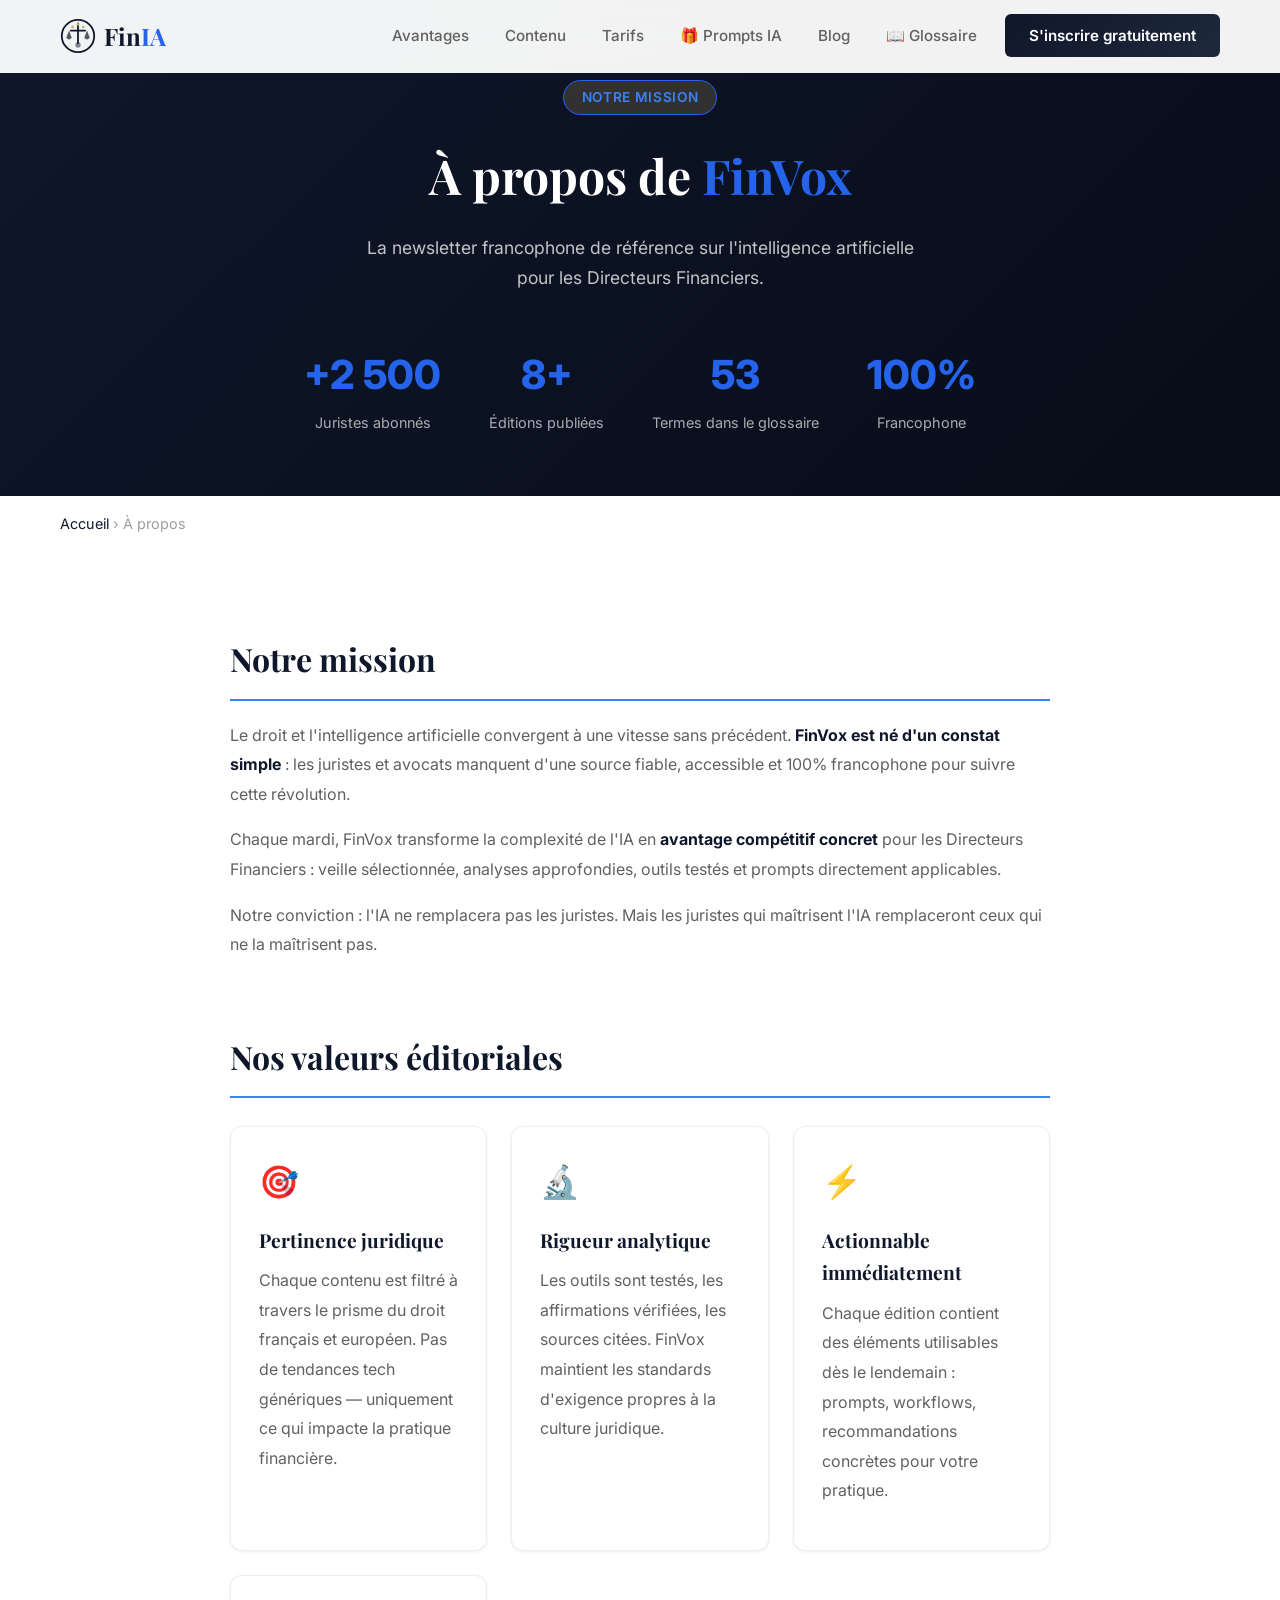
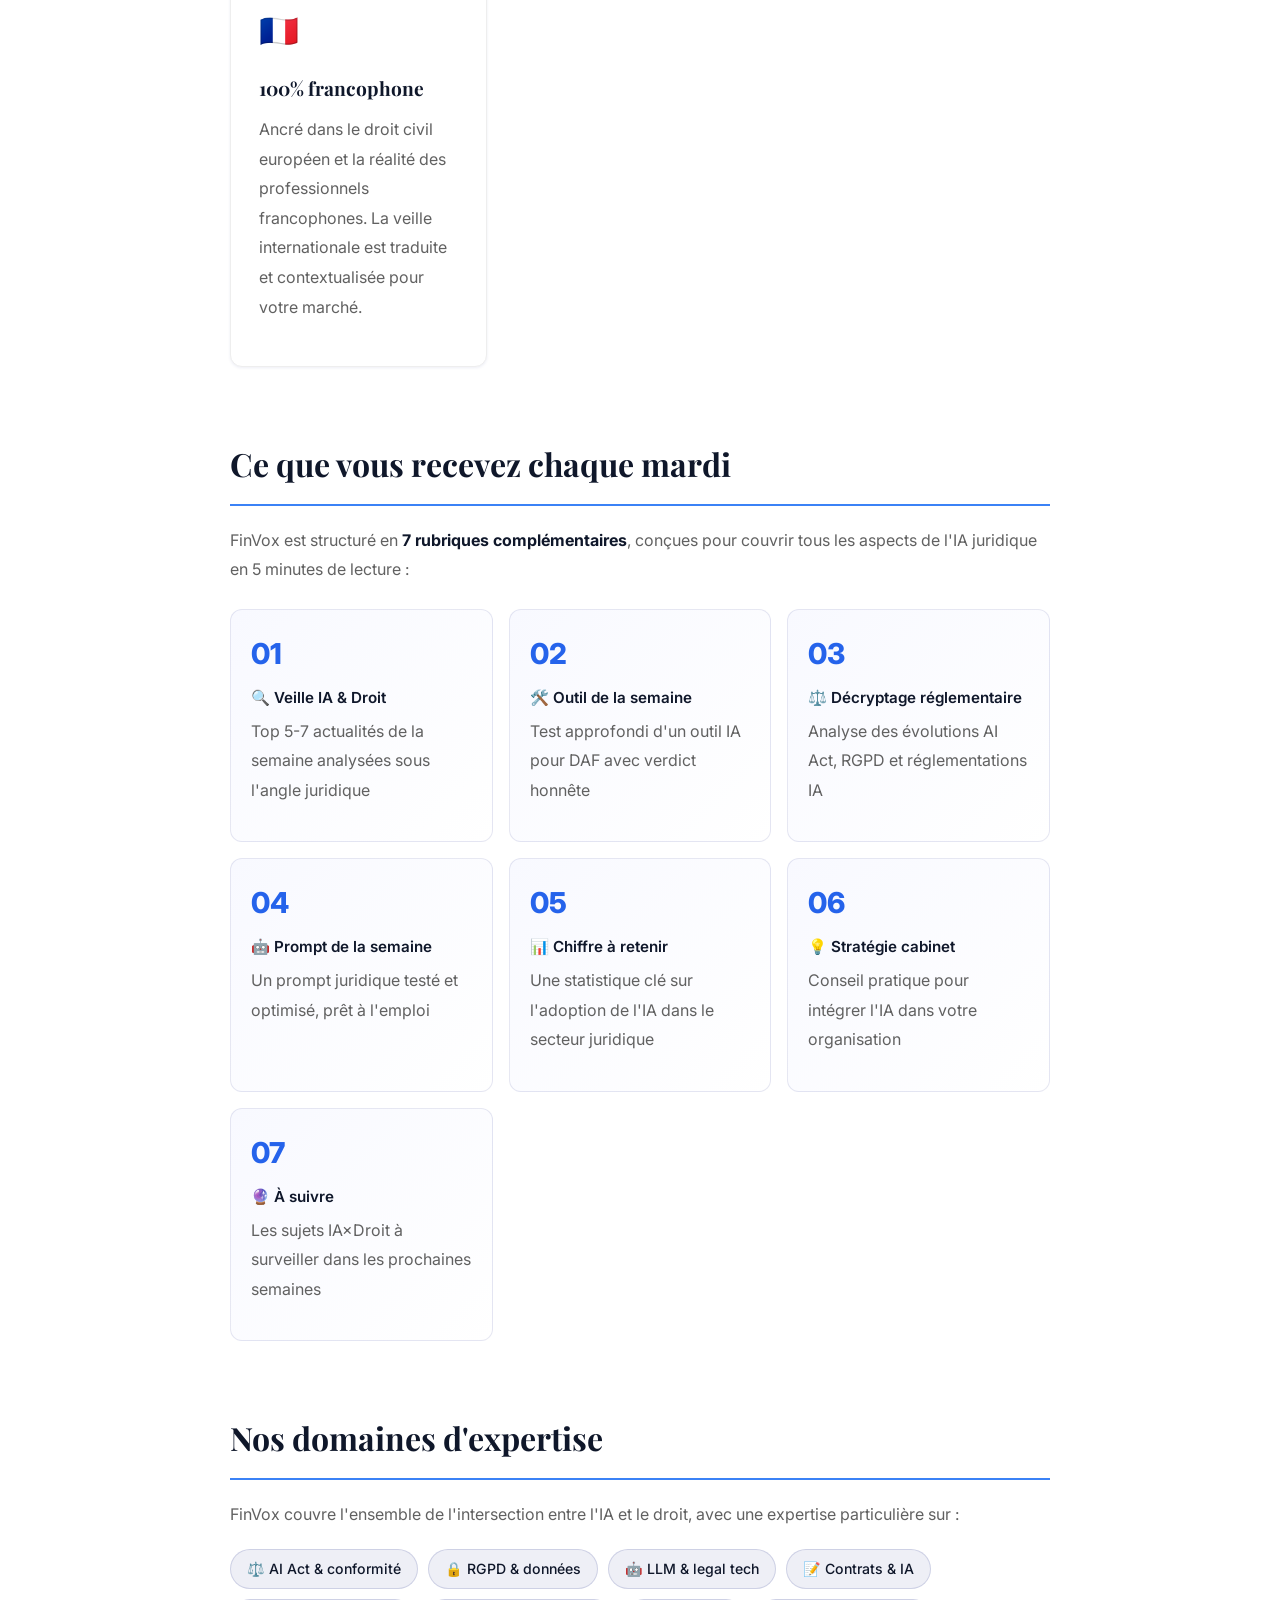
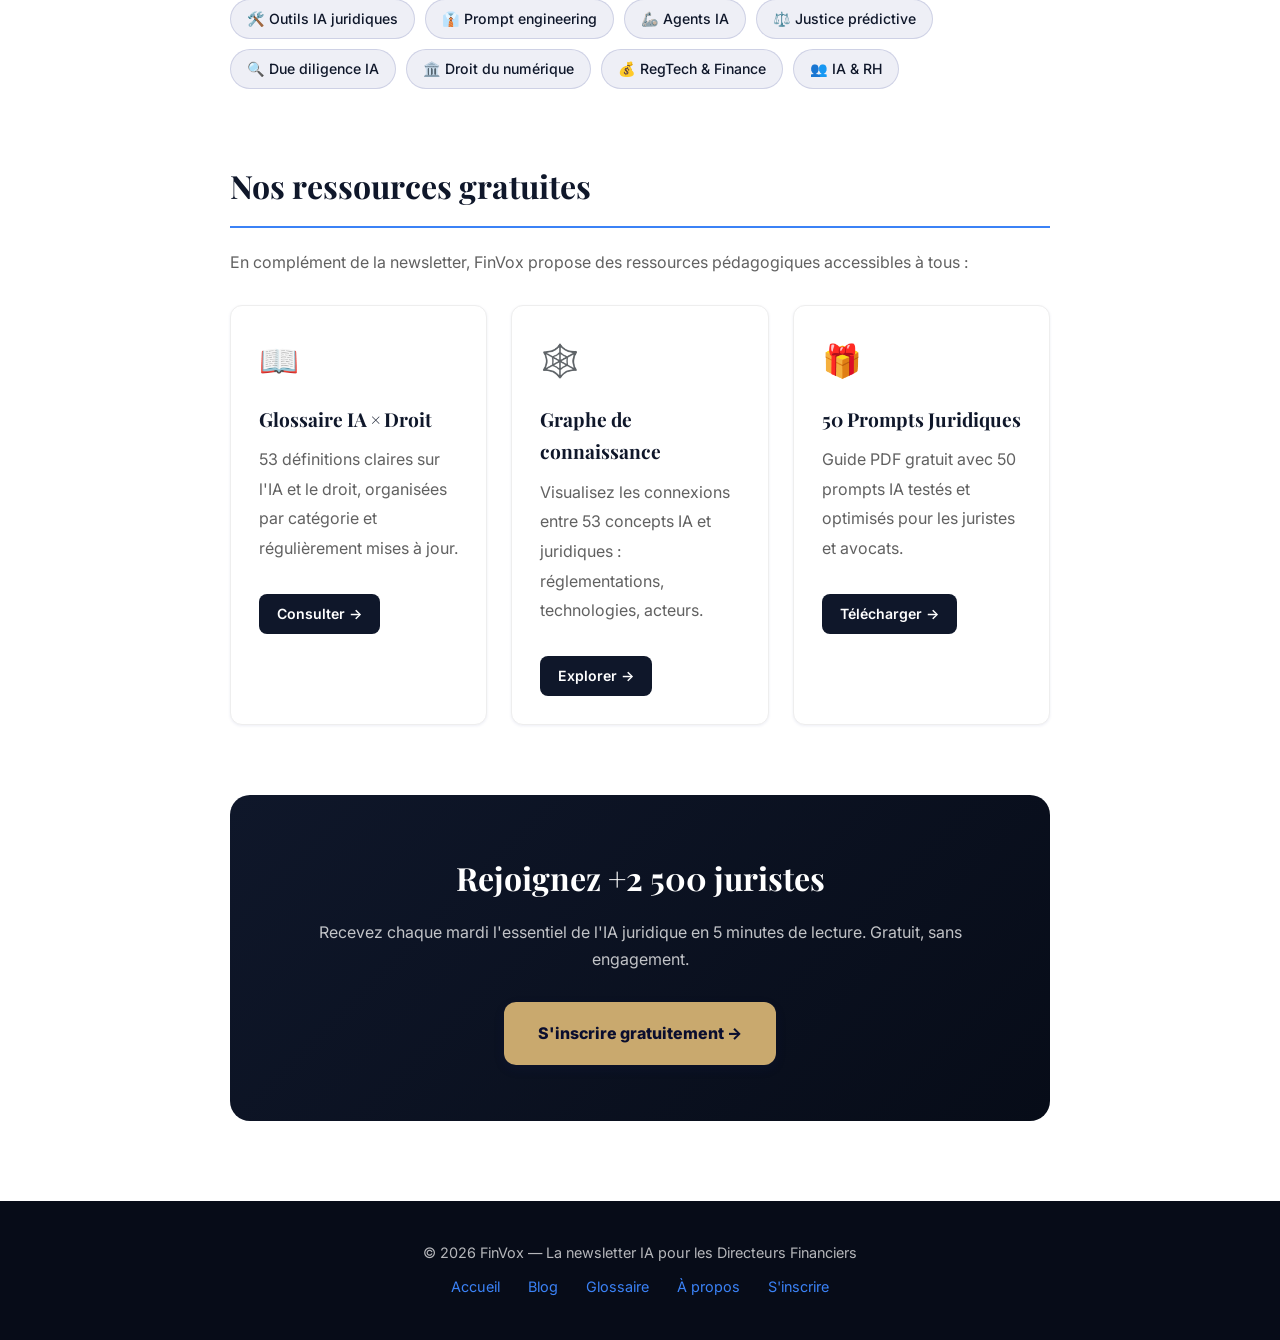
==== a-propos/index.html @ 66c44072 "🚀 Initial FinVox website — newsletter IA pour DAF & CFO - Landing page complète (hero, rubriques, té" ====
<!DOCTYPE html>
<html lang="fr">
<head>
    <meta charset="UTF-8">
    <meta name="viewport" content="width=device-width, initial-scale=1.0">
    <title>À propos de FinVox — Newsletter IA pour Juristes | FinVox</title>
    <meta name="description" content="FinVox est la newsletter francophone de référence sur l'IA pour les Directeurs Financiers. Découvrez notre mission, notre équipe et pourquoi +2500 juristes nous font confiance.">
    <meta name="keywords" content="FinVox newsletter, IA juristes, intelligence artificielle droit, newsletter avocat, legal tech France">
    <meta name="robots" content="index, follow">
    <meta property="og:title" content="À propos de FinVox — Newsletter IA pour Juristes">
    <meta property="og:description" content="FinVox est la newsletter francophone de référence sur l'IA pour les Directeurs Financiers. +2500 juristes abonnés.">
    <meta property="og:type" content="website">
    <meta property="og:url" content="https://finvox.fr/a-propos/">
    <meta property="og:image" content="https://finvox.fr/assets/logo-publication.png">
    <meta property="og:locale" content="fr_FR">
    <meta name="twitter:card" content="summary_large_image">
    <meta name="twitter:title" content="À propos de FinVox">
    <meta name="twitter:description" content="La newsletter francophone IA pour les Directeurs Financiers. +2500 juristes abonnés.">
    <meta name="twitter:image" content="https://finvox.fr/assets/logo-publication.png">
    <link rel="canonical" href="https://finvox.fr/a-propos/">
    <link rel="icon" type="image/svg+xml" href="../assets/favicon.svg">
    <link rel="preconnect" href="https://fonts.googleapis.com">
    <link rel="preconnect" href="https://fonts.gstatic.com" crossorigin>
    <link href="https://fonts.googleapis.com/css2?family=Inter:wght@300;400;500;600;700;800&family=Playfair+Display:wght@600;700&display=swap" rel="stylesheet">
    <link rel="stylesheet" href="../css/style.css">
    <script type="application/ld+json">{"@context": "https://schema.org", "@type": "Person", "name": "L'équipe FinVox", "url": "https://finvox.fr/a-propos/", "jobTitle": "Rédacteur en chef, FinVox", "description": "Équipe de Directeurs Financiers et de l'IA spécialisée dans la veille, l'analyse et la vulgarisation de l'intelligence artificielle pour les juristes francophones.", "knowsAbout": ["Intelligence artificielle juridique", "AI Act", "RGPD", "Legal tech", "Prompt engineering juridique", "Droit des données", "Automatisation juridique", "LLM et droit"], "worksFor": {"@type": "Organization", "name": "FinVox", "url": "https://finvox.fr"}, "sameAs": ["https://www.linkedin.com/company/finvox"]}</script>
<script type="application/ld+json">{"@context": "https://schema.org", "@type": "Organization", "name": "FinVox", "url": "https://finvox.fr", "logo": "https://finvox.fr/assets/logo-finvox.png", "image": "https://finvox.fr/assets/logo-publication.png", "description": "FinVox est la newsletter hebdomadaire francophone de référence sur l'intelligence artificielle pour les Directeurs Financiers. Veille, outils, prompts et stratégies IA chaque mardi.", "foundingDate": "2026", "inLanguage": "fr-FR", "audience": {"@type": "Audience", "audienceType": "Professionnels du droit, avocats, juristes, compliance officers"}, "knowsAbout": ["Intelligence artificielle", "Droit", "Legal tech", "AI Act", "RGPD", "LLM", "Prompt engineering", "Automatisation juridique"], "sameAs": ["https://www.linkedin.com/company/finvox", "https://finvox.beehiiv.com"], "contactPoint": {"@type": "ContactPoint", "contactType": "customer support", "email": "contact@finvox.fr"}}</script>
<script type="application/ld+json">{"@context": "https://schema.org", "@type": "BreadcrumbList", "itemListElement": [{"@type": "ListItem", "position": 1, "name": "Accueil", "item": "https://finvox.fr/"}, {"@type": "ListItem", "position": 2, "name": "À propos", "item": "https://finvox.fr/a-propos/"}]}</script>

    <script async src="https://www.googletagmanager.com/gtag/js?id=G-X6Y0B8BXME"></script><script>window.dataLayer=window.dataLayer||[];function gtag(){dataLayer.push(arguments);}gtag('js',new Date());gtag('config','G-X6Y0B8BXME');</script>
    <style>
        .about-hero { background: linear-gradient(135deg, var(--navy) 0%, var(--navy-dark) 100%); padding: 80px 0 60px; text-align: center; color: var(--white); }
        .about-hero__tag { display: inline-block; background: rgba(201,169,110,.2); color: var(--gold-light); border: 1px solid var(--gold); border-radius: 20px; padding: 5px 18px; font-size: .85rem; font-weight: 600; letter-spacing: .05em; text-transform: uppercase; margin-bottom: 20px; }
        .about-hero__title { font-family: var(--font-heading); font-size: clamp(2rem,5vw,3rem); color: var(--white); margin-bottom: 16px; }
        .about-hero__title span { color: var(--gold); }
        .about-hero__subtitle { font-size: 1.1rem; color: rgba(255,255,255,.75); max-width: 580px; margin: 0 auto; }
        .about-stats { display: flex; justify-content: center; gap: 48px; flex-wrap: wrap; margin-top: 48px; }
        .about-stat__num { font-size: 2.5rem; font-weight: 800; color: var(--gold); display: block; }
        .about-stat__label { font-size: .9rem; color: rgba(255,255,255,.65); }
        .about-content { max-width: 860px; margin: 0 auto; padding: 80px 20px; }
        .about-section { margin-bottom: 70px; }
        .about-section h2 { font-family: var(--font-heading); font-size: 2rem; color: var(--navy); margin-bottom: 20px; padding-bottom: 12px; border-bottom: 2px solid var(--gold-light); }
        .about-section p { font-size: 1rem; color: var(--gray-700); line-height: 1.85; margin-bottom: 16px; }
        .about-section p strong { color: var(--navy); }
        .about-values { display: grid; grid-template-columns: repeat(auto-fit, minmax(240px, 1fr)); gap: 24px; margin-top: 28px; }
        .value-card { background: var(--white); border: 1px solid var(--gray-200); border-radius: var(--radius-md); padding: 28px; box-shadow: var(--shadow-sm); transition: all var(--ease); }
        .value-card:hover { transform: translateY(-4px); box-shadow: var(--shadow-md); border-color: var(--gold-light); }
        .value-card__icon { font-size: 2rem; margin-bottom: 14px; }
        .value-card__title { font-family: var(--font-heading); font-size: 1.2rem; color: var(--navy); margin-bottom: 10px; }
        .value-card__desc { font-size: .9rem; color: var(--gray-600); line-height: 1.7; }
        .about-rubriques { display: grid; grid-template-columns: repeat(auto-fit, minmax(200px, 1fr)); gap: 16px; margin-top: 24px; }
        .rubrique-item { background: linear-gradient(135deg, #f8f9ff, #fff); border: 1px solid rgba(26,35,126,.1); border-radius: var(--radius-md); padding: 20px; }
        .rubrique-item__num { font-size: 1.8rem; font-weight: 800; color: var(--gold); display: block; margin-bottom: 6px; }
        .rubrique-item__title { font-size: .95rem; font-weight: 600; color: var(--navy); margin-bottom: 6px; }
        .rubrique-item__desc { font-size: .85rem; color: var(--gray-600); line-height: 1.6; }
        .about-cta { background: linear-gradient(135deg, var(--navy), var(--navy-dark)); border-radius: var(--radius-lg); padding: 56px 40px; text-align: center; color: var(--white); }
        .about-cta h2 { font-family: var(--font-heading); font-size: 2rem; margin-bottom: 14px; }
        .about-cta p { color: rgba(255,255,255,.75); margin-bottom: 28px; font-size: 1rem; }
        .about-breadcrumb { padding: 16px 0; color: var(--gray-500); font-size: .9rem; }
        .about-breadcrumb a { color: var(--navy); text-decoration: none; }
        .about-breadcrumb a:hover { text-decoration: underline; }
        .about-expertise { display: flex; flex-wrap: wrap; gap: 10px; margin-top: 20px; }
        .expertise-tag { padding: 7px 16px; background: rgba(26,35,126,.07); color: var(--navy); border: 1px solid rgba(26,35,126,.15); border-radius: 20px; font-size: .88rem; font-weight: 500; }
    </style>
</head>
<body>
    <!-- HEADER -->
    <header class="header" id="header">
        <nav class="nav container">
            <a href="../index.html" class="nav__logo">
                <svg class="nav__logo-icon" fill="none" viewbox="0 0 40 40" xmlns="http://www.w3.org/2000/svg">
<circle cx="20" cy="20" fill="none" r="18" stroke="currentColor" stroke-width="2"></circle>
<path d="M20 6 L20 28" stroke="currentColor" stroke-linecap="round" stroke-width="2"></path>
<path d="M12 14 L28 14" stroke="currentColor" stroke-linecap="round" stroke-width="2"></path>
<path d="M10 14 L7 22 Q10 26 13 22 Z" fill="currentColor" opacity="0.7"></path>
<path d="M30 14 L27 22 Q30 26 33 22 Z" fill="currentColor" opacity="0.7"></path>
<circle cx="20" cy="30" fill="currentColor" opacity="0.5" r="3"></circle>
<circle cx="14" cy="10" fill="#c9a96e" r="1.5"></circle>
<circle cx="26" cy="10" fill="#c9a96e" r="1.5"></circle>
<circle cx="20" cy="7" fill="#c9a96e" r="1.5"></circle>
</svg>
                <span class="nav__logo-text">Fin<span class="nav__logo-accent">IA</span></span>
            </a>
            <button class="nav__toggle" id="navToggle" aria-label="Menu"><span></span><span></span><span></span></button>
            <ul class="nav__menu" id="navMenu">
                <li><a href="../index.html#avantages" class="nav__link">Avantages</a></li>
                <li><a href="../index.html#contenu" class="nav__link">Contenu</a></li>
                <li><a href="../index.html#tarifs" class="nav__link">Tarifs</a></li>
                <li><a href="../guide-prompts.html" class="nav__link">🎁 Prompts IA</a></li>
                <li><a href="../blog.html" class="nav__link">Blog</a></li>
                <li><a href="../glossaire/" class="nav__link">📖 Glossaire</a></li>
                <li><a href="https://finvox.beehiiv.com/subscribe" class="nav__link nav__cta">S&apos;inscrire gratuitement</a></li>
            </ul>
        </nav>
    </header>

    <!-- HERO -->
    <section class="about-hero">
        <div class="container">
            <span class="about-hero__tag">Notre mission</span>
            <h1 class="about-hero__title">À propos de <span>FinVox</span></h1>
            <p class="about-hero__subtitle">La newsletter francophone de référence sur l&apos;intelligence artificielle pour les Directeurs Financiers.</p>
            <div class="about-stats">
                <div class="about-stat"><span class="about-stat__num">+2 500</span><span class="about-stat__label">Juristes abonnés</span></div>
                <div class="about-stat"><span class="about-stat__num">8+</span><span class="about-stat__label">Éditions publiées</span></div>
                <div class="about-stat"><span class="about-stat__num">53</span><span class="about-stat__label">Termes dans le glossaire</span></div>
                <div class="about-stat"><span class="about-stat__num">100%</span><span class="about-stat__label">Francophone</span></div>
            </div>
        </div>
    </section>

    <main>
        <div class="container">
            <nav class="about-breadcrumb"><a href="../index.html">Accueil</a> &rsaquo; <span>À propos</span></nav>
        </div>
        <div class="about-content">

            <!-- MISSION -->
            <section class="about-section">
                <h2>Notre mission</h2>
                <p>Le droit et l&apos;intelligence artificielle convergent à une vitesse sans précédent. <strong>FinVox est né d&apos;un constat simple</strong> : les juristes et avocats manquent d&apos;une source fiable, accessible et 100% francophone pour suivre cette révolution.</p>
                <p>Chaque mardi, FinVox transforme la complexité de l&apos;IA en <strong>avantage compétitif concret</strong> pour les Directeurs Financiers : veille sélectionnée, analyses approfondies, outils testés et prompts directement applicables.</p>
                <p>Notre conviction : l&apos;IA ne remplacera pas les juristes. Mais les juristes qui maîtrisent l&apos;IA remplaceront ceux qui ne la maîtrisent pas.</p>
            </section>

            <!-- VALEURS -->
            <section class="about-section">
                <h2>Nos valeurs éditoriales</h2>
                <div class="about-values">
                    <div class="value-card">
                        <div class="value-card__icon">🎯</div>
                        <h3 class="value-card__title">Pertinence juridique</h3>
                        <p class="value-card__desc">Chaque contenu est filtré à travers le prisme du droit français et européen. Pas de tendances tech génériques — uniquement ce qui impacte la pratique financière.</p>
                    </div>
                    <div class="value-card">
                        <div class="value-card__icon">🔬</div>
                        <h3 class="value-card__title">Rigueur analytique</h3>
                        <p class="value-card__desc">Les outils sont testés, les affirmations vérifiées, les sources citées. FinVox maintient les standards d&apos;exigence propres à la culture juridique.</p>
                    </div>
                    <div class="value-card">
                        <div class="value-card__icon">⚡</div>
                        <h3 class="value-card__title">Actionnable immédiatement</h3>
                        <p class="value-card__desc">Chaque édition contient des éléments utilisables dès le lendemain : prompts, workflows, recommandations concrètes pour votre pratique.</p>
                    </div>
                    <div class="value-card">
                        <div class="value-card__icon">🇫🇷</div>
                        <h3 class="value-card__title">100% francophone</h3>
                        <p class="value-card__desc">Ancré dans le droit civil européen et la réalité des professionnels francophones. La veille internationale est traduite et contextualisée pour votre marché.</p>
                    </div>
                </div>
            </section>

            <!-- CONTENU -->
            <section class="about-section">
                <h2>Ce que vous recevez chaque mardi</h2>
                <p>FinVox est structuré en <strong>7 rubriques complémentaires</strong>, conçues pour couvrir tous les aspects de l&apos;IA juridique en 5 minutes de lecture :</p>
                <div class="about-rubriques">
                    <div class="rubrique-item"><span class="rubrique-item__num">01</span><div class="rubrique-item__title">🔍 Veille IA &amp; Droit</div><p class="rubrique-item__desc">Top 5-7 actualités de la semaine analysées sous l&apos;angle juridique</p></div>
                    <div class="rubrique-item"><span class="rubrique-item__num">02</span><div class="rubrique-item__title">🛠️ Outil de la semaine</div><p class="rubrique-item__desc">Test approfondi d&apos;un outil IA pour DAF avec verdict honnête</p></div>
                    <div class="rubrique-item"><span class="rubrique-item__num">03</span><div class="rubrique-item__title">⚖️ Décryptage réglementaire</div><p class="rubrique-item__desc">Analyse des évolutions AI Act, RGPD et réglementations IA</p></div>
                    <div class="rubrique-item"><span class="rubrique-item__num">04</span><div class="rubrique-item__title">🤖 Prompt de la semaine</div><p class="rubrique-item__desc">Un prompt juridique testé et optimisé, prêt à l&apos;emploi</p></div>
                    <div class="rubrique-item"><span class="rubrique-item__num">05</span><div class="rubrique-item__title">📊 Chiffre à retenir</div><p class="rubrique-item__desc">Une statistique clé sur l&apos;adoption de l&apos;IA dans le secteur juridique</p></div>
                    <div class="rubrique-item"><span class="rubrique-item__num">06</span><div class="rubrique-item__title">💡 Stratégie cabinet</div><p class="rubrique-item__desc">Conseil pratique pour intégrer l&apos;IA dans votre organisation</p></div>
                    <div class="rubrique-item"><span class="rubrique-item__num">07</span><div class="rubrique-item__title">🔮 À suivre</div><p class="rubrique-item__desc">Les sujets IA&times;Droit à surveiller dans les prochaines semaines</p></div>
                </div>
            </section>

            <!-- EXPERTISE -->
            <section class="about-section">
                <h2>Nos domaines d&apos;expertise</h2>
                <p>FinVox couvre l&apos;ensemble de l&apos;intersection entre l&apos;IA et le droit, avec une expertise particulière sur :</p>
                <div class="about-expertise">
                    <span class="expertise-tag">⚖️ AI Act &amp; conformité</span>
                    <span class="expertise-tag">🔒 RGPD &amp; données</span>
                    <span class="expertise-tag">🤖 LLM &amp; legal tech</span>
                    <span class="expertise-tag">📝 Contrats &amp; IA</span>
                    <span class="expertise-tag">🛠️ Outils IA juridiques</span>
                    <span class="expertise-tag">👔 Prompt engineering</span>
                    <span class="expertise-tag">🦾 Agents IA</span>
                    <span class="expertise-tag">⚖️ Justice prédictive</span>
                    <span class="expertise-tag">🔍 Due diligence IA</span>
                    <span class="expertise-tag">🏛️ Droit du numérique</span>
                    <span class="expertise-tag">💰 RegTech &amp; Finance</span>
                    <span class="expertise-tag">👥 IA &amp; RH</span>
                </div>
            </section>

            <!-- RESSOURCES -->
            <section class="about-section">
                <h2>Nos ressources gratuites</h2>
                <p>En complément de la newsletter, FinVox propose des ressources pédagogiques accessibles à tous :</p>
                <div class="about-values">
                    <div class="value-card">
                        <div class="value-card__icon">📖</div>
                        <h3 class="value-card__title">Glossaire IA × Droit</h3>
                        <p class="value-card__desc">53 définitions claires sur l&apos;IA et le droit, organisées par catégorie et régulièrement mises à jour.</p>
                        <a href="../glossaire/" style="display:inline-block;margin-top:14px;padding:8px 18px;background:var(--navy);color:#fff;border-radius:8px;font-size:.88rem;font-weight:600;text-decoration:none;">Consulter →</a>
                    </div>
                    <div class="value-card">
                        <div class="value-card__icon">🕸️</div>
                        <h3 class="value-card__title">Graphe de connaissance</h3>
                        <p class="value-card__desc">Visualisez les connexions entre 53 concepts IA et juridiques : réglementations, technologies, acteurs.</p>
                        <a href="../glossaire/graphe.html" style="display:inline-block;margin-top:14px;padding:8px 18px;background:var(--navy);color:#fff;border-radius:8px;font-size:.88rem;font-weight:600;text-decoration:none;">Explorer →</a>
                    </div>
                    <div class="value-card">
                        <div class="value-card__icon">🎁</div>
                        <h3 class="value-card__title">50 Prompts Juridiques</h3>
                        <p class="value-card__desc">Guide PDF gratuit avec 50 prompts IA testés et optimisés pour les juristes et avocats.</p>
                        <a href="../guide-prompts.html" style="display:inline-block;margin-top:14px;padding:8px 18px;background:var(--navy);color:#fff;border-radius:8px;font-size:.88rem;font-weight:600;text-decoration:none;">Télécharger →</a>
                    </div>
                </div>
            </section>

            <!-- CTA -->
            <div class="about-cta fade-in">
                <h2>Rejoignez +2 500 juristes</h2>
                <p>Recevez chaque mardi l&apos;essentiel de l&apos;IA juridique en 5 minutes de lecture. Gratuit, sans engagement.</p>
                <a href="https://finvox.beehiiv.com/subscribe" class="btn btn--primary" target="_blank" style="display:inline-flex;align-items:center;gap:8px;padding:16px 32px;background:#c9a96e;color:#0a0e2e;border-radius:12px;text-decoration:none;font-weight:800;font-size:1rem;">S&apos;inscrire gratuitement →</a>
            </div>

        </div>
    </main>

    <!-- FOOTER -->
    <footer style="background:var(--navy-dark);color:rgba(255,255,255,.7);text-align:center;padding:40px 20px;font-size:.9rem;margin-top:0">
        <p>© 2026 FinVox — La newsletter IA pour les Directeurs Financiers</p>
        <p style="margin-top:10px;">
            <a href="../index.html" style="color:var(--gold-light);margin:0 12px;">Accueil</a>
            <a href="../blog.html" style="color:var(--gold-light);margin:0 12px;">Blog</a>
            <a href="../glossaire/" style="color:var(--gold-light);margin:0 12px;">Glossaire</a>
            <a href="a-propos/" style="color:var(--gold-light);margin:0 12px;">À propos</a>
            <a href="https://finvox.beehiiv.com/subscribe" style="color:var(--gold-light);margin:0 12px;">S&apos;inscrire</a>
        </p>
    </footer>

    <script src="../js/main.js"></script>
</body>
</html>
---- css/style.css ----
/* ============================================
   FinVox — Landing Page Styles
   Navy #0f172a | Blue #2563eb | Green #10b981 | White | Gray #f5f5f5
   Inter (body) + Playfair Display (headings)
   ============================================ */

:root {
    --navy: #0f172a;
    --navy-dark: #070c18;
    --navy-light: #1e293b;
    --gold: #2563eb;
    --gold-light: #3b82f6;
    --gold-dark: #1d4ed8;
    --green: #10b981;
    --green-light: #34d399;
    --green-dark: #059669;
    --white: #ffffff;
    --gray-50: #fafafa;
    --gray-100: #f5f5f5;
    --gray-200: #eeeeee;
    --gray-300: #e0e0e0;
    --gray-400: #bdbdbd;
    --gray-500: #9e9e9e;
    --gray-600: #757575;
    --gray-700: #616161;
    --gray-800: #424242;
    --gray-900: #212121;
    --success: #2e7d32;
    --error: #c62828;
    --font-body: 'Inter', -apple-system, BlinkMacSystemFont, sans-serif;
    --font-heading: 'Playfair Display', Georgia, serif;
    --shadow-sm: 0 1px 3px rgba(26,35,126,.08);
    --shadow-md: 0 4px 12px rgba(26,35,126,.1);
    --shadow-lg: 0 8px 30px rgba(26,35,126,.12);
    --shadow-xl: 0 16px 50px rgba(26,35,126,.15);
    --shadow-gold: 0 8px 30px rgba(37,99,235,.25);
    --radius-sm: 6px;
    --radius-md: 12px;
    --radius-lg: 20px;
    --ease: .3s cubic-bezier(.4, 0, .2, 1);
}

/* --- Reset --- */
*, *::before, *::after { margin: 0; padding: 0; box-sizing: border-box; }
html { scroll-behavior: smooth; -webkit-font-smoothing: antialiased; -moz-osx-font-smoothing: grayscale; }
body { font-family: var(--font-body); font-size: 16px; line-height: 1.7; color: var(--gray-800); background: var(--white); overflow-x: hidden; }
img { max-width: 100%; display: block; }
a { text-decoration: none; color: inherit; }
ul { list-style: none; }
button { cursor: pointer; border: none; background: none; font-family: inherit; }
input { font-family: inherit; }

/* --- Container --- */
.container { width: 100%; max-width: 1200px; margin: 0 auto; padding: 0 1.25rem; }

/* --- Section Header --- */
.section-header { text-align: center; margin-bottom: 3.5rem; }
.section-tag {
    display: inline-block; font-size: .8rem; font-weight: 600;
    letter-spacing: .15em; text-transform: uppercase; color: var(--gold);
    background: linear-gradient(135deg, rgba(201,169,110,.12), rgba(201,169,110,.06));
    padding: .4rem 1.2rem; border-radius: 50px; margin-bottom: 1rem;
}
.section-title {
    font-family: var(--font-heading); font-size: clamp(1.75rem, 4vw, 2.75rem);
    font-weight: 700; color: var(--navy); line-height: 1.2; margin-bottom: .75rem;
}
.section-subtitle { font-size: 1.1rem; color: var(--gray-600); max-width: 600px; margin: 0 auto; }

/* --- Buttons --- */
.btn {
    display: inline-flex; align-items: center; gap: .5rem;
    font-size: 1rem; font-weight: 600; padding: .875rem 1.75rem;
    border-radius: var(--radius-sm); transition: all var(--ease);
    border: 2px solid transparent; white-space: nowrap;
}
.btn__arrow { width: 20px; height: 20px; transition: transform var(--ease); }
.btn:hover .btn__arrow { transform: translateX(4px); }
.btn--primary {
    background: linear-gradient(135deg, var(--navy), var(--navy-light));
    color: var(--white); box-shadow: var(--shadow-md);
}
.btn--primary:hover {
    background: linear-gradient(135deg, var(--navy-dark), var(--navy));
    box-shadow: var(--shadow-lg); transform: translateY(-2px);
}
.btn--gold {
    background: linear-gradient(135deg, var(--gold), var(--gold-dark));
    color: #ffffff; box-shadow: var(--shadow-gold);
}
.btn--gold:hover {
    background: linear-gradient(135deg, var(--gold-light), var(--gold));
    transform: translateY(-2px);
}
.btn--outline { border-color: var(--navy); color: var(--navy); background: transparent; }
.btn--outline:hover { background: var(--navy); color: var(--white); transform: translateY(-2px); }

/* --- Scroll Animations --- */
.fade-in { opacity: 0; transform: translateY(30px); transition: opacity .7s ease-out, transform .7s ease-out; }
.fade-in.visible { opacity: 1; transform: translateY(0); }

/* ============================================
   1. HEADER
   ============================================ */
.header {
    position: fixed; top: 0; left: 0; right: 0; z-index: 1000;
    background: rgba(255,255,255,.95); backdrop-filter: blur(20px);
    -webkit-backdrop-filter: blur(20px);
    border-bottom: 1px solid transparent; transition: all var(--ease);
}
.header--scrolled { border-bottom-color: var(--gray-200); box-shadow: var(--shadow-sm); }
.nav { display: flex; align-items: center; justify-content: space-between; height: 72px; }
.nav__logo { display: flex; align-items: center; gap: .5rem; }
.nav__logo-icon { width: 36px; height: 36px; color: var(--navy); }
.nav__logo-text { font-family: var(--font-heading); font-size: 1.5rem; font-weight: 700; color: var(--navy); }
.nav__logo-accent { color: var(--gold); }

/* Mobile toggle */
.nav__toggle { display: flex; flex-direction: column; gap: 5px; padding: 8px; z-index: 1001; }
.nav__toggle span { display: block; width: 24px; height: 2px; background: var(--navy); border-radius: 2px; transition: all var(--ease); }
.nav__toggle.active span:nth-child(1) { transform: rotate(45deg) translate(5px, 5px); }
.nav__toggle.active span:nth-child(2) { opacity: 0; }
.nav__toggle.active span:nth-child(3) { transform: rotate(-45deg) translate(5px, -5px); }

/* Mobile menu */
.nav__menu {
    position: fixed; top: 0; right: -100%; width: 80%; max-width: 350px;
    height: 100vh; background: var(--white); display: flex; flex-direction: column;
    align-items: flex-start; padding: 100px 2rem 2rem; gap: .5rem;
    transition: right var(--ease); box-shadow: var(--shadow-xl);
}
.nav__menu.active { right: 0; }
.nav__link {
    font-size: 1.05rem; font-weight: 500; color: var(--gray-700);
    padding: .75rem 0; transition: color var(--ease); position: relative;
}
.nav__link:hover { color: var(--navy); }
.nav__cta {
    margin-top: 1rem;
    background: linear-gradient(135deg, var(--navy), var(--navy-light));
    color: var(--white) !important; padding: .75rem 1.5rem !important;
    border-radius: var(--radius-sm); font-weight: 600;
}
.nav__cta:hover { background: linear-gradient(135deg, var(--navy-dark), var(--navy)); }

@media (min-width: 768px) {
    .nav__toggle { display: none; }
    .nav__menu {
        position: static; width: auto; max-width: none; height: auto;
        flex-direction: row; align-items: center; padding: 0; gap: .25rem;
        box-shadow: none; background: transparent;
    }
    .nav__link { padding: .5rem 1rem; font-size: .95rem; }
    .nav__link::after {
        content: ''; position: absolute; bottom: 0; left: 1rem; right: 1rem;
        height: 2px; background: var(--gold); transform: scaleX(0); transition: transform var(--ease);
    }
    .nav__link:hover::after { transform: scaleX(1); }
    .nav__cta { margin-top: 0; margin-left: .5rem; }
    .nav__cta::after { display: none; }
}

/* ============================================
   2. HERO
   ============================================ */
.hero {
    position: relative; padding: 8rem 0 5rem;
    background: linear-gradient(160deg, #f0f9ff 0%, #e0f2fe 30%, #f5f5f5 70%, #f0fdf4 100%);
    overflow: hidden;
}
.hero__bg-pattern {
    position: absolute; inset: 0;
    background-image:
        radial-gradient(circle at 20% 50%, rgba(26,35,126,.03) 0%, transparent 50%),
        radial-gradient(circle at 80% 20%, rgba(201,169,110,.05) 0%, transparent 50%),
        radial-gradient(circle at 60% 80%, rgba(26,35,126,.02) 0%, transparent 40%);
}
.hero__content { position: relative; text-align: center; max-width: 800px; margin: 0 auto; }
.hero__badges { display: flex; flex-wrap: wrap; justify-content: center; gap: .5rem; margin-bottom: 2rem; }
.badge {
    display: inline-block; font-size: .8rem; font-weight: 500;
    padding: .4rem 1rem; background: var(--white); border: 1px solid var(--gray-200);
    border-radius: 50px; color: var(--gray-700); box-shadow: var(--shadow-sm);
}
.hero__title {
    font-family: var(--font-heading); font-size: clamp(2rem, 5.5vw, 3.5rem);
    font-weight: 700; color: var(--navy); line-height: 1.15; margin-bottom: 1.25rem;
}
.hero__title-accent {
    background: linear-gradient(135deg, var(--gold-dark), var(--gold));
    -webkit-background-clip: text; -webkit-text-fill-color: transparent; background-clip: text;
}
.hero__subtitle {
    font-size: clamp(1.05rem, 2vw, 1.25rem); color: var(--gray-600);
    margin-bottom: 2.5rem; max-width: 600px; margin-left: auto; margin-right: auto;
}
.hero__form { max-width: 540px; margin: 0 auto 1.5rem; }
.hero__form-group { display: flex; flex-direction: column; gap: .75rem; }
.hero__input {
    width: 100%; padding: 1rem 1.25rem; font-size: 1rem;
    border: 2px solid var(--gray-300); border-radius: var(--radius-sm);
    background: var(--white); transition: all var(--ease); outline: none;
}
.hero__input:focus { border-color: var(--navy); box-shadow: 0 0 0 4px rgba(26,35,126,.1); }
.hero__input::placeholder { color: var(--gray-400); }
.hero__btn { width: 100%; justify-content: center; padding: 1rem; font-size: 1.05rem; }

@media (min-width: 540px) {
    .hero__form-group { flex-direction: row; }
    .hero__btn { width: auto; flex-shrink: 0; }
}

.hero__social-proof {
    display: flex; align-items: center; justify-content: center;
    gap: .5rem; font-size: .95rem; color: var(--gray-600);
}
.hero__social-proof svg { color: var(--gold); flex-shrink: 0; }
.hero__social-proof strong { color: var(--navy); }

/* ============================================
   3. PROBLEMS
   ============================================ */
.problems { padding: 6rem 0; background: var(--white); }
.problems__grid { display: grid; grid-template-columns: 1fr; gap: 1.5rem; margin-bottom: 3rem; }
@media (min-width: 768px) { .problems__grid { grid-template-columns: repeat(3, 1fr); gap: 2rem; } }

.problem-card {
    padding: 2rem; border-radius: var(--radius-md);
    border: 1px solid var(--gray-200); background: var(--white);
    transition: all var(--ease); text-align: center;
}
.problem-card:hover { border-color: var(--gold-light); box-shadow: var(--shadow-md); transform: translateY(-4px); }
.problem-card__icon { width: 64px; height: 64px; margin: 0 auto 1.25rem; }
.problem-card__icon svg { width: 100%; height: 100%; }
.problem-card__title {
    font-family: var(--font-heading); font-size: 1.2rem;
    font-weight: 600; color: var(--navy); margin-bottom: .75rem;
}
.problem-card__text { font-size: .95rem; color: var(--gray-600); line-height: 1.6; }

.problems__solution { text-align: center; }
.solution-arrow { margin-bottom: 1.5rem; }
.solution-arrow svg { width: 24px; height: 60px; margin: 0 auto; animation: bounceDown 2s ease-in-out infinite; }
@keyframes bounceDown { 0%, 100% { transform: translateY(0); } 50% { transform: translateY(10px); } }
.solution-badge {
    display: inline-block; font-size: 1.1rem; padding: 1rem 2rem;
    background: linear-gradient(135deg, rgba(26,35,126,.05), rgba(201,169,110,.08));
    border: 1px solid var(--gold-light); border-radius: var(--radius-lg); color: var(--navy);
}
.solution-badge span { font-family: var(--font-heading); font-weight: 700; color: var(--gold); }

/* ============================================
   4. CONTENT / RUBRICS
   ============================================ */
.content-section { padding: 6rem 0; background: var(--gray-50); }
.rubrics__grid { display: grid; grid-template-columns: 1fr; gap: 1.25rem; }
@media (min-width: 540px) { .rubrics__grid { grid-template-columns: repeat(2, 1fr); } }
@media (min-width: 1024px) {
    .rubrics__grid { grid-template-columns: repeat(3, 1fr); }
    .rubrics__grid .rubric-card:last-child:nth-child(3n - 1) { grid-column: 2; }
}

.rubric-card {
    position: relative; padding: 2rem; background: var(--white);
    border-radius: var(--radius-md); border: 1px solid var(--gray-200);
    transition: all var(--ease); overflow: hidden;
}
.rubric-card:hover { border-color: var(--gold); box-shadow: var(--shadow-md); transform: translateY(-4px); }
.rubric-card__number {
    position: absolute; top: 1rem; right: 1rem;
    font-size: 3rem; font-weight: 800; color: var(--gray-100);
    line-height: 1; font-family: var(--font-heading);
}
.rubric-card__emoji { font-size: 2.5rem; margin-bottom: 1rem; }
.rubric-card__title {
    font-family: var(--font-heading); font-size: 1.15rem;
    font-weight: 600; color: var(--navy); margin-bottom: .5rem;
}
.rubric-card__desc { font-size: .92rem; color: var(--gray-600); line-height: 1.6; margin-bottom: 1rem; }
.rubric-card__tag {
    display: inline-block; font-size: .75rem; font-weight: 600;
    text-transform: uppercase; letter-spacing: .1em; color: var(--gold);
    background: rgba(201,169,110,.1); padding: .3rem .75rem; border-radius: 50px;
}

/* ============================================
   5. PREVIEW / MOCKUP
   ============================================ */
.preview { padding: 6rem 0; background: var(--white); }
.preview__mockup { max-width: 700px; margin: 0 auto; }
.mockup {
    border-radius: var(--radius-lg); border: 1px solid var(--gray-200);
    background: var(--white); box-shadow: var(--shadow-xl); overflow: hidden;
}
.mockup__header {
    background: linear-gradient(135deg, var(--navy), var(--navy-light));
    padding: 2rem; text-align: center; color: var(--white);
}
.mockup__logo { font-family: var(--font-heading); font-size: 1.75rem; font-weight: 700; margin-bottom: .25rem; }
.mockup__logo span { color: var(--gold); }
.mockup__edition { font-size: .85rem; opacity: .8; margin-bottom: .25rem; }
.mockup__tagline { font-size: .9rem; font-style: italic; opacity: .7; }
.mockup__section { padding: 1.5rem 2rem; border-bottom: 1px solid var(--gray-100); }
.mockup__section--highlight { background: var(--gray-50); border-left: 4px solid var(--gold); }
.mockup__section-title {
    font-family: var(--font-heading); font-size: 1.1rem;
    font-weight: 600; color: var(--navy); margin-bottom: .75rem;
}
.mockup__list li {
    position: relative; padding: .4rem 0 .4rem 1.25rem;
    font-size: .9rem; color: var(--gray-700); line-height: 1.5;
}
.mockup__list li::before { content: '▸'; position: absolute; left: 0; color: var(--gold); font-weight: 700; }
.mockup__list li strong { color: var(--navy); }
.mockup__section p { font-size: .9rem; color: var(--gray-600); line-height: 1.6; }
.mockup__rating { display: flex; align-items: center; gap: .75rem; margin-top: .75rem; font-size: .9rem; }
.mockup__rating span:first-child { color: var(--gray-600); }
.stars { color: var(--gold); font-size: 1.1rem; letter-spacing: 2px; }
.score { font-weight: 700; color: var(--navy); }
.mockup__prompt {
    background: var(--gray-900); border-radius: var(--radius-sm);
    padding: 1rem 1.25rem; margin-top: .5rem;
}
.mockup__prompt code {
    font-size: .85rem; color: #34d399; line-height: 1.6;
    font-family: 'Courier New', monospace; word-break: break-word;
}
.mockup__footer { padding: 1.25rem 2rem; text-align: center; }
.mockup__footer span { font-weight: 600; color: var(--gold); font-size: .95rem; }

/* ============================================
   6. TESTIMONIALS
   ============================================ */
.testimonials { padding: 6rem 0; background: var(--gray-50); }
.testimonials__grid { display: grid; grid-template-columns: 1fr; gap: 1.5rem; }
@media (min-width: 768px) { .testimonials__grid { grid-template-columns: repeat(3, 1fr); gap: 2rem; } }

.testimonial-card {
    padding: 2rem; background: var(--white); border-radius: var(--radius-md);
    border: 1px solid var(--gray-200); transition: all var(--ease);
}
.testimonial-card:hover { box-shadow: var(--shadow-md); transform: translateY(-4px); }
.testimonial-card__stars { color: var(--gold); font-size: 1.1rem; letter-spacing: 3px; margin-bottom: 1rem; }
.testimonial-card__quote {
    font-size: .95rem; color: var(--gray-700); font-style: italic;
    line-height: 1.7; margin-bottom: 1.5rem;
}
.testimonial-card__author { display: flex; align-items: center; gap: .75rem; }
.testimonial-card__avatar {
    width: 48px; height: 48px; border-radius: 50%;
    background: linear-gradient(135deg, var(--navy), var(--navy-light));
    color: var(--white); display: flex; align-items: center; justify-content: center;
    font-weight: 700; font-size: .9rem; flex-shrink: 0;
}
.testimonial-card__name { font-weight: 600; color: var(--navy); font-size: .95rem; }
.testimonial-card__role { font-size: .8rem; color: var(--gray-500); }

/* ============================================
   7. PRICING
   ============================================ */
.pricing { padding: 6rem 0; background: var(--white); }
.pricing__toggle {
    display: flex; align-items: center; justify-content: center;
    gap: .75rem; margin-bottom: 3rem;
}
.pricing__toggle-label {
    font-size: .95rem; font-weight: 500; color: var(--gray-400);
    transition: color var(--ease); cursor: pointer;
}
.pricing__toggle-label--active { color: var(--navy); font-weight: 600; }
.pricing__save {
    font-size: .75rem; font-weight: 700;
    background: rgba(46,125,50,.1); color: var(--success);
    padding: .15rem .5rem; border-radius: 50px;
}
.pricing__toggle-switch {
    position: relative; width: 52px; height: 28px;
    background: var(--gray-300); border-radius: 14px;
    transition: background var(--ease); padding: 3px;
}
.pricing__toggle-switch.active { background: var(--gold); }
.pricing__toggle-knob {
    display: block; width: 22px; height: 22px;
    background: var(--white); border-radius: 50%;
    box-shadow: var(--shadow-sm); transition: transform var(--ease);
}
.pricing__toggle-switch.active .pricing__toggle-knob { transform: translateX(24px); }

.pricing__grid {
    display: grid; grid-template-columns: 1fr; gap: 1.5rem;
    max-width: 850px; margin: 0 auto; align-items: start;
}
@media (min-width: 768px) { .pricing__grid { grid-template-columns: repeat(2, 1fr); gap: 2rem; } }

.pricing-card {
    position: relative; padding: 2.5rem 2rem; background: var(--white);
    border-radius: var(--radius-lg); border: 2px solid var(--gray-200);
    transition: all var(--ease);
}
.pricing-card:hover { box-shadow: var(--shadow-md); }
.pricing-card--featured { border-color: var(--gold); box-shadow: var(--shadow-gold); transform: scale(1.02); }
.pricing-card--featured:hover { box-shadow: 0 12px 40px rgba(201,169,110,.35); }
.pricing-card__badge {
    position: absolute; top: -14px; left: 50%; transform: translateX(-50%);
    background: linear-gradient(135deg, var(--gold), var(--gold-dark));
    color: var(--navy-dark); font-size: .8rem; font-weight: 700;
    padding: .35rem 1.25rem; border-radius: 50px; white-space: nowrap;
}
.pricing-card__header {
    text-align: center; margin-bottom: 2rem;
    padding-bottom: 2rem; border-bottom: 1px solid var(--gray-100);
}
.pricing-card__name {
    font-family: var(--font-heading); font-size: 1.4rem;
    font-weight: 700; color: var(--navy); margin-bottom: .75rem;
}
.pricing-card__price { margin-bottom: .5rem; }
.pricing-card__amount { font-size: 3rem; font-weight: 800; color: var(--navy); line-height: 1; }
.pricing-card__period { font-size: .9rem; color: var(--gray-500); }
.pricing-card__desc { font-size: .9rem; color: var(--gray-600); }
.pricing-card__features { margin-bottom: 2rem; }
.pricing-card__feature { display: flex; align-items: flex-start; gap: .75rem; padding: .5rem 0; font-size: .92rem; }
.pricing-card__feature svg { width: 20px; height: 20px; flex-shrink: 0; margin-top: 2px; }
.pricing-card__feature--included svg { color: var(--success); }
.pricing-card__feature--excluded { color: var(--gray-400); }
.pricing-card__feature--excluded svg { color: var(--gray-300); }
.pricing-card__btn { display: block; text-align: center; width: 100%; }
.pricing-card__guarantee { text-align: center; font-size: .82rem; color: var(--gray-500); margin-top: 1rem; }

/* ============================================
   8. FAQ
   ============================================ */
.faq { padding: 6rem 0; background: var(--gray-50); }
.faq__list { max-width: 750px; margin: 0 auto; }
.faq__item { border-bottom: 1px solid var(--gray-200); }
.faq__item:first-child { border-top: 1px solid var(--gray-200); }
.faq__question {
    width: 100%; display: flex; align-items: center; justify-content: space-between;
    padding: 1.25rem 0; font-size: 1.05rem; font-weight: 600;
    color: var(--navy); text-align: left; transition: color var(--ease);
}
.faq__question:hover { color: var(--gold); }
.faq__icon {
    width: 24px; height: 24px; flex-shrink: 0;
    color: var(--gray-400); transition: transform var(--ease), color var(--ease);
}
.faq__item.active .faq__icon { transform: rotate(180deg); color: var(--gold); }
.faq__answer { max-height: 0; overflow: hidden; transition: max-height .4s ease-out, padding .4s ease-out; }
.faq__item.active .faq__answer { max-height: 300px; padding-bottom: 1.25rem; }
.faq__answer p { font-size: .95rem; color: var(--gray-600); line-height: 1.7; }
.faq__answer a { color: var(--gold); text-decoration: underline; }

/* ============================================
   9. CTA FINAL
   ============================================ */
.cta-final {
    padding: 6rem 0; position: relative; overflow: hidden;
    background: linear-gradient(150deg, var(--navy-dark) 0%, var(--navy) 50%, var(--navy-light) 100%);
}
.cta-final::before {
    content: ''; position: absolute; inset: 0;
    background-image:
        radial-gradient(circle at 30% 50%, rgba(201,169,110,.08) 0%, transparent 50%),
        radial-gradient(circle at 70% 30%, rgba(255,255,255,.03) 0%, transparent 40%);
}
.cta-final__content { position: relative; text-align: center; max-width: 700px; margin: 0 auto; }
.cta-final__title {
    font-family: var(--font-heading); font-size: clamp(1.6rem, 4vw, 2.5rem);
    font-weight: 700; color: var(--white); line-height: 1.2; margin-bottom: 1rem;
}
.cta-final__accent { color: var(--gold); }
.cta-final__subtitle { font-size: 1.05rem; color: rgba(255,255,255,.75); margin-bottom: 2.5rem; line-height: 1.6; }
.cta-final .hero__input {
    border-color: rgba(255,255,255,.2); background: rgba(255,255,255,.1); color: var(--white);
}
.cta-final .hero__input::placeholder { color: rgba(255,255,255,.5); }
.cta-final .hero__input:focus {
    border-color: var(--gold); box-shadow: 0 0 0 4px rgba(201,169,110,.2);
    background: rgba(255,255,255,.15);
}
.cta-final__note { margin-top: 1.5rem; font-size: .88rem; color: rgba(255,255,255,.55); letter-spacing: .02em; }

/* ============================================
   10. FOOTER
   ============================================ */
.footer { padding: 3.5rem 0 2rem; background: var(--gray-900); color: var(--gray-400); }
.footer__grid { display: grid; grid-template-columns: 1fr; gap: 2.5rem; margin-bottom: 2.5rem; }
@media (min-width: 768px) { .footer__grid { grid-template-columns: 2fr 1fr 1fr; } }
.footer__brand .nav__logo-text { color: var(--white); }
.footer__tagline { font-size: .9rem; color: var(--gray-500); margin-top: .75rem; line-height: 1.6; }
.footer__social { display: flex; gap: .75rem; margin-top: 1.25rem; }
.footer__social-link {
    display: flex; align-items: center; justify-content: center;
    width: 40px; height: 40px; border-radius: 50%;
    background: rgba(255,255,255,.08); transition: all var(--ease);
}
.footer__social-link:hover { background: var(--gold); color: var(--navy-dark); }
.footer__social-link svg { width: 18px; height: 18px; }
.footer__links-title { font-weight: 600; color: var(--white); margin-bottom: 1rem; font-size: .95rem; }
.footer__links ul li { margin-bottom: .5rem; }
.footer__links a { font-size: .88rem; color: var(--gray-400); transition: color var(--ease); }
.footer__links a:hover { color: var(--gold); }
.footer__bottom {
    padding-top: 2rem; border-top: 1px solid rgba(255,255,255,.08);
    text-align: center; font-size: .82rem; color: var(--gray-600);
}

/* ============================================
   RESPONSIVE & UTILS
   ============================================ */
@media (max-width: 767px) {
    .hero { padding: 7rem 0 4rem; }
    .problems, .content-section, .preview, .testimonials, .pricing, .faq, .cta-final { padding: 4rem 0; }
    .section-header { margin-bottom: 2.5rem; }
    .mockup__section { padding: 1.25rem 1.5rem; }
    .mockup__header { padding: 1.5rem; }
    .pricing-card--featured { transform: none; }
}

:target { scroll-margin-top: 80px; }
::selection { background: rgba(201,169,110,.3); color: var(--navy-dark); }
:focus-visible { outline: 2px solid var(--gold); outline-offset: 2px; }

@media print {
    .header, .nav__toggle, .hero__form, .cta-final, .footer__social { display: none; }
    body { font-size: 12pt; color: #000; }
    .hero, .cta-final { background: #fff !important; color: #000 !important; }
}
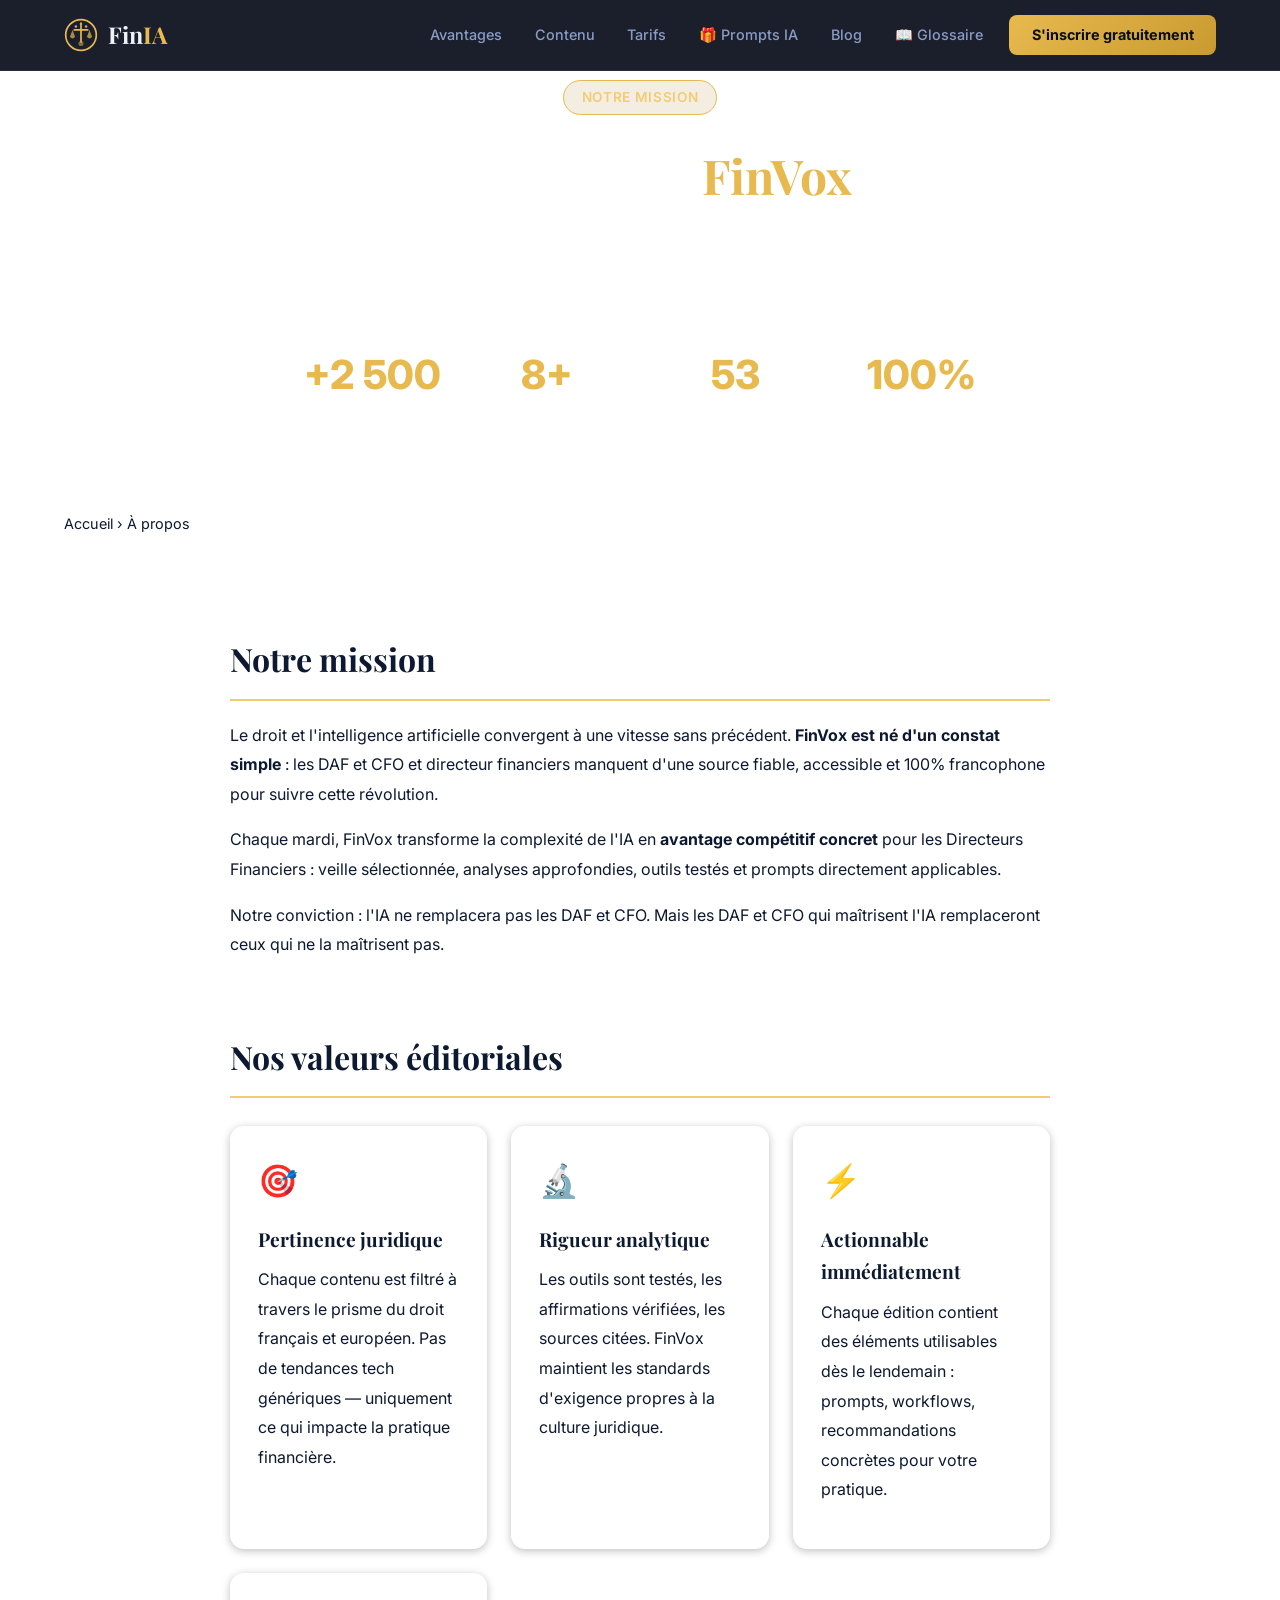
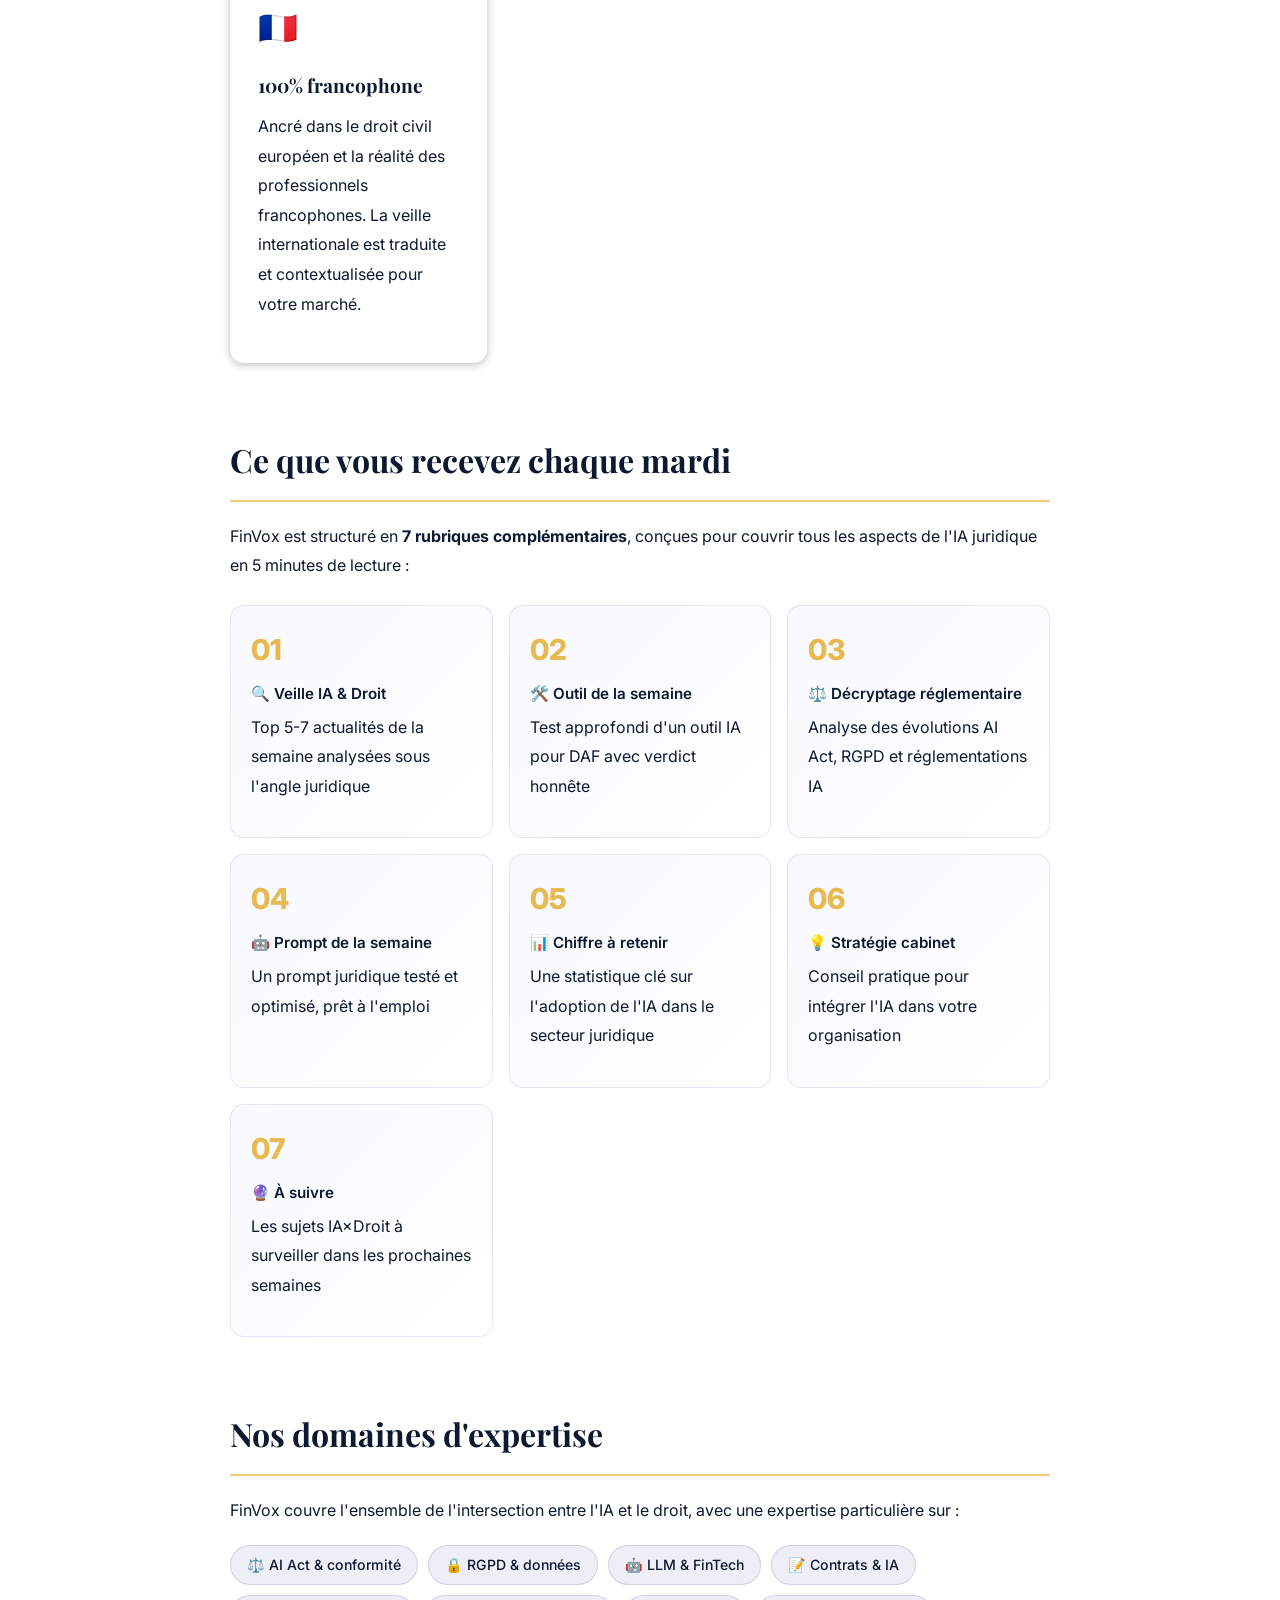
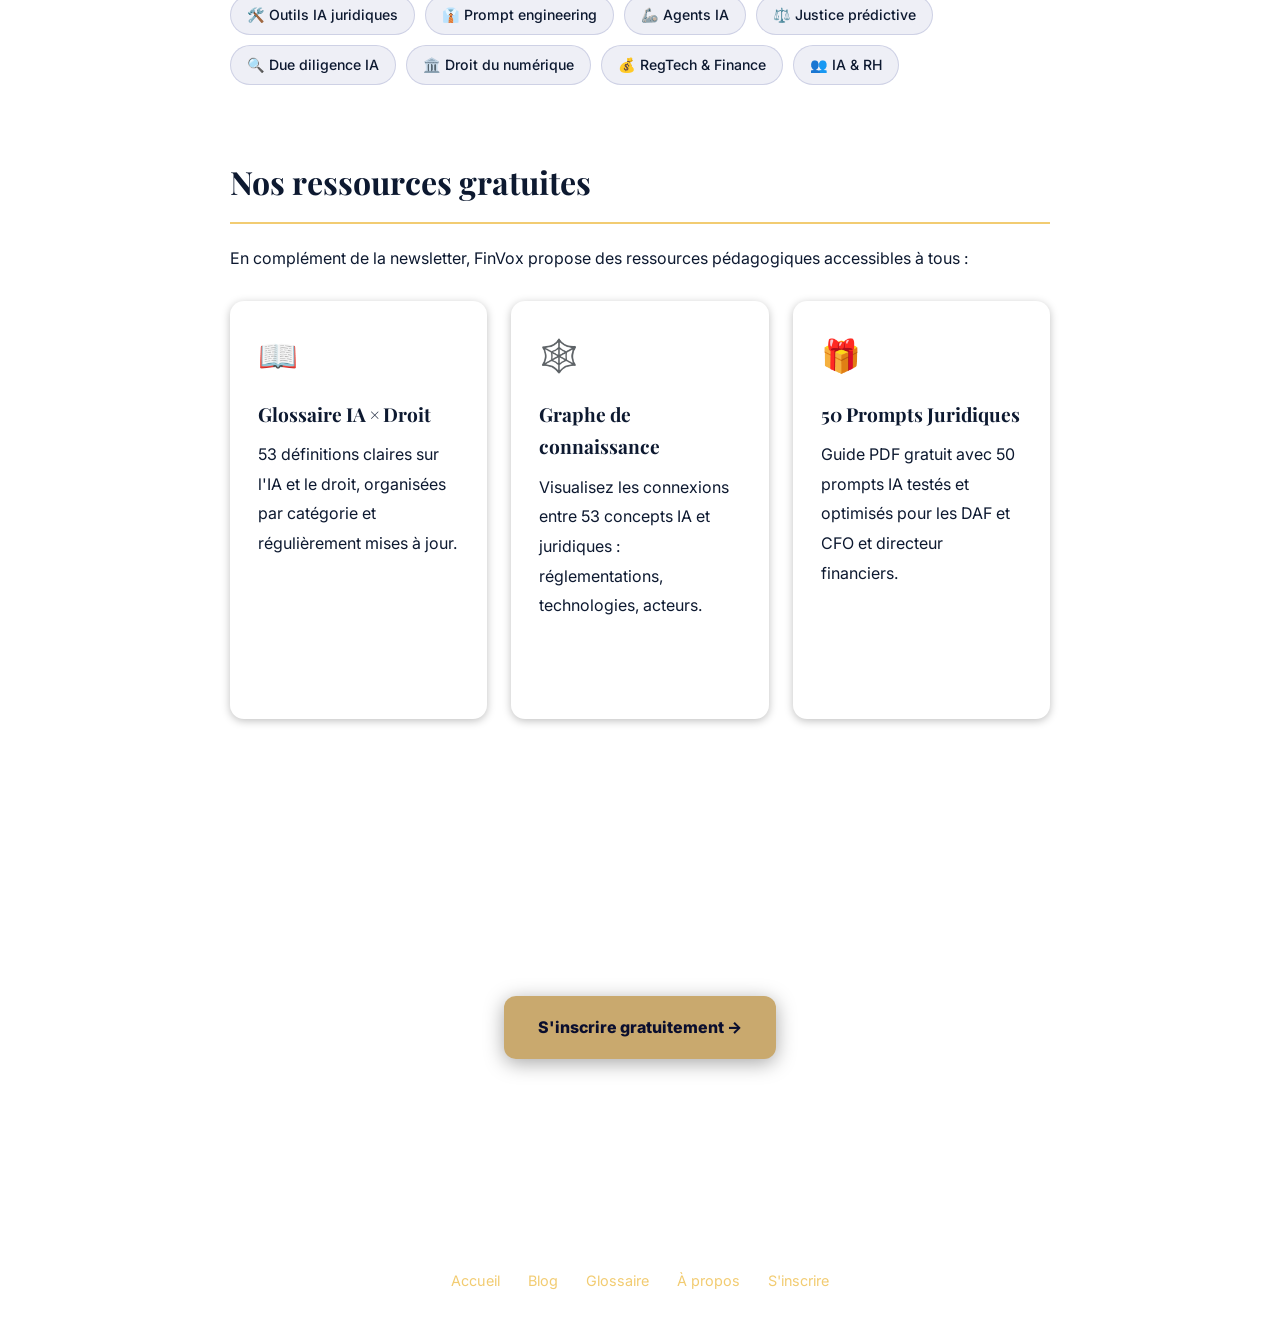
==== commit fb66b785: "Nettoyage final, mise à jour a-propos et sitemap, nouveau design premium" ====
--- a/a-propos/index.html
+++ b/a-propos/index.html
@@ -3,19 +3,19 @@
 <head>
     <meta charset="UTF-8">
     <meta name="viewport" content="width=device-width, initial-scale=1.0">
-    <title>À propos de FinVox — Newsletter IA pour Juristes | FinVox</title>
-    <meta name="description" content="FinVox est la newsletter francophone de référence sur l'IA pour les Directeurs Financiers. Découvrez notre mission, notre équipe et pourquoi +2500 juristes nous font confiance.">
-    <meta name="keywords" content="FinVox newsletter, IA juristes, intelligence artificielle droit, newsletter avocat, legal tech France">
+    <title>À propos de FinVox — Newsletter IA pour Directeurs Financiers | FinVox</title>
+    <meta name="description" content="FinVox est la newsletter francophone de référence sur l'IA pour les Directeurs Financiers. Découvrez notre mission, notre équipe et pourquoi +des centaines de DAF nous font confiance.">
+    <meta name="keywords" content="FinVox newsletter, IA DAF et CFO, intelligence artificielle droit, newsletter directeur financier, FinTech France">
     <meta name="robots" content="index, follow">
-    <meta property="og:title" content="À propos de FinVox — Newsletter IA pour Juristes">
-    <meta property="og:description" content="FinVox est la newsletter francophone de référence sur l'IA pour les Directeurs Financiers. +2500 juristes abonnés.">
+    <meta property="og:title" content="À propos de FinVox — Newsletter IA pour Directeurs Financiers">
+    <meta property="og:description" content="FinVox est la newsletter francophone de référence sur l'IA pour les Directeurs Financiers. +des centaines de DAF abonnés.">
     <meta property="og:type" content="website">
     <meta property="og:url" content="https://finvox.fr/a-propos/">
     <meta property="og:image" content="https://finvox.fr/assets/logo-publication.png">
     <meta property="og:locale" content="fr_FR">
     <meta name="twitter:card" content="summary_large_image">
     <meta name="twitter:title" content="À propos de FinVox">
-    <meta name="twitter:description" content="La newsletter francophone IA pour les Directeurs Financiers. +2500 juristes abonnés.">
+    <meta name="twitter:description" content="La newsletter francophone IA pour les Directeurs Financiers. +des centaines de DAF abonnés.">
     <meta name="twitter:image" content="https://finvox.fr/assets/logo-publication.png">
     <link rel="canonical" href="https://finvox.fr/a-propos/">
     <link rel="icon" type="image/svg+xml" href="../assets/favicon.svg">
@@ -23,8 +23,8 @@
     <link rel="preconnect" href="https://fonts.gstatic.com" crossorigin>
     <link href="https://fonts.googleapis.com/css2?family=Inter:wght@300;400;500;600;700;800&family=Playfair+Display:wght@600;700&display=swap" rel="stylesheet">
     <link rel="stylesheet" href="../css/style.css">
-    <script type="application/ld+json">{"@context": "https://schema.org", "@type": "Person", "name": "L'équipe FinVox", "url": "https://finvox.fr/a-propos/", "jobTitle": "Rédacteur en chef, FinVox", "description": "Équipe de Directeurs Financiers et de l'IA spécialisée dans la veille, l'analyse et la vulgarisation de l'intelligence artificielle pour les juristes francophones.", "knowsAbout": ["Intelligence artificielle juridique", "AI Act", "RGPD", "Legal tech", "Prompt engineering juridique", "Droit des données", "Automatisation juridique", "LLM et droit"], "worksFor": {"@type": "Organization", "name": "FinVox", "url": "https://finvox.fr"}, "sameAs": ["https://www.linkedin.com/company/finvox"]}</script>
-<script type="application/ld+json">{"@context": "https://schema.org", "@type": "Organization", "name": "FinVox", "url": "https://finvox.fr", "logo": "https://finvox.fr/assets/logo-finvox.png", "image": "https://finvox.fr/assets/logo-publication.png", "description": "FinVox est la newsletter hebdomadaire francophone de référence sur l'intelligence artificielle pour les Directeurs Financiers. Veille, outils, prompts et stratégies IA chaque mardi.", "foundingDate": "2026", "inLanguage": "fr-FR", "audience": {"@type": "Audience", "audienceType": "Professionnels du droit, avocats, juristes, compliance officers"}, "knowsAbout": ["Intelligence artificielle", "Droit", "Legal tech", "AI Act", "RGPD", "LLM", "Prompt engineering", "Automatisation juridique"], "sameAs": ["https://www.linkedin.com/company/finvox", "https://finvox.beehiiv.com"], "contactPoint": {"@type": "ContactPoint", "contactType": "customer support", "email": "contact@finvox.fr"}}</script>
+    <script type="application/ld+json">{"@context": "https://schema.org", "@type": "Person", "name": "L'équipe FinVox", "url": "https://finvox.fr/a-propos/", "jobTitle": "Rédacteur en chef, FinVox", "description": "Équipe de Directeurs Financiers et de l'IA spécialisée dans la veille, l'analyse et la vulgarisation de l'intelligence artificielle pour les DAF et CFO francophones.", "knowsAbout": ["Intelligence artificielle juridique", "AI Act", "RGPD", "Legal tech", "Prompt engineering juridique", "Droit des données", "Automatisation juridique", "LLM et droit"], "worksFor": {"@type": "Organization", "name": "FinVox", "url": "https://finvox.fr"}, "sameAs": ["https://www.linkedin.com/company/finvox"]}</script>
+<script type="application/ld+json">{"@context": "https://schema.org", "@type": "Organization", "name": "FinVox", "url": "https://finvox.fr", "logo": "https://finvox.fr/assets/logo-finvox.png", "image": "https://finvox.fr/assets/logo-publication.png", "description": "FinVox est la newsletter hebdomadaire francophone de référence sur l'intelligence artificielle pour les Directeurs Financiers. Veille, outils, prompts et stratégies IA chaque mardi.", "foundingDate": "2026", "inLanguage": "fr-FR", "audience": {"@type": "Audience", "audienceType": "Professionnels du droit, directeur financiers, DAF et CFO, compliance officers"}, "knowsAbout": ["Intelligence artificielle", "Droit", "Legal tech", "AI Act", "RGPD", "LLM", "Prompt engineering", "Automatisation juridique"], "sameAs": ["https://www.linkedin.com/company/finvox", "https://finvox.beehiiv.com"], "contactPoint": {"@type": "ContactPoint", "contactType": "customer support", "email": "contact@finvox.fr"}}</script>
 <script type="application/ld+json">{"@context": "https://schema.org", "@type": "BreadcrumbList", "itemListElement": [{"@type": "ListItem", "position": 1, "name": "Accueil", "item": "https://finvox.fr/"}, {"@type": "ListItem", "position": 2, "name": "À propos", "item": "https://finvox.fr/a-propos/"}]}</script>
 
     <script async src="https://www.googletagmanager.com/gtag/js?id=G-X6Y0B8BXME"></script><script>window.dataLayer=window.dataLayer||[];function gtag(){dataLayer.push(arguments);}gtag('js',new Date());gtag('config','G-X6Y0B8BXME');</script>
@@ -118,9 +118,9 @@
             <!-- MISSION -->
             <section class="about-section">
                 <h2>Notre mission</h2>
-                <p>Le droit et l&apos;intelligence artificielle convergent à une vitesse sans précédent. <strong>FinVox est né d&apos;un constat simple</strong> : les juristes et avocats manquent d&apos;une source fiable, accessible et 100% francophone pour suivre cette révolution.</p>
+                <p>Le droit et l&apos;intelligence artificielle convergent à une vitesse sans précédent. <strong>FinVox est né d&apos;un constat simple</strong> : les DAF et CFO et directeur financiers manquent d&apos;une source fiable, accessible et 100% francophone pour suivre cette révolution.</p>
                 <p>Chaque mardi, FinVox transforme la complexité de l&apos;IA en <strong>avantage compétitif concret</strong> pour les Directeurs Financiers : veille sélectionnée, analyses approfondies, outils testés et prompts directement applicables.</p>
-                <p>Notre conviction : l&apos;IA ne remplacera pas les juristes. Mais les juristes qui maîtrisent l&apos;IA remplaceront ceux qui ne la maîtrisent pas.</p>
+                <p>Notre conviction : l&apos;IA ne remplacera pas les DAF et CFO. Mais les DAF et CFO qui maîtrisent l&apos;IA remplaceront ceux qui ne la maîtrisent pas.</p>
             </section>
 
             <!-- VALEURS -->
@@ -172,7 +172,7 @@
                 <div class="about-expertise">
                     <span class="expertise-tag">⚖️ AI Act &amp; conformité</span>
                     <span class="expertise-tag">🔒 RGPD &amp; données</span>
-                    <span class="expertise-tag">🤖 LLM &amp; legal tech</span>
+                    <span class="expertise-tag">🤖 LLM &amp; FinTech</span>
                     <span class="expertise-tag">📝 Contrats &amp; IA</span>
                     <span class="expertise-tag">🛠️ Outils IA juridiques</span>
                     <span class="expertise-tag">👔 Prompt engineering</span>
@@ -205,7 +205,7 @@
                     <div class="value-card">
                         <div class="value-card__icon">🎁</div>
                         <h3 class="value-card__title">50 Prompts Juridiques</h3>
-                        <p class="value-card__desc">Guide PDF gratuit avec 50 prompts IA testés et optimisés pour les juristes et avocats.</p>
+                        <p class="value-card__desc">Guide PDF gratuit avec 50 prompts IA testés et optimisés pour les DAF et CFO et directeur financiers.</p>
                         <a href="../guide-prompts.html" style="display:inline-block;margin-top:14px;padding:8px 18px;background:var(--navy);color:#fff;border-radius:8px;font-size:.88rem;font-weight:600;text-decoration:none;">Télécharger →</a>
                     </div>
                 </div>
@@ -213,7 +213,7 @@
 
             <!-- CTA -->
             <div class="about-cta fade-in">
-                <h2>Rejoignez +2 500 juristes</h2>
+                <h2>Rejoignez +2 500 DAF et CFO</h2>
                 <p>Recevez chaque mardi l&apos;essentiel de l&apos;IA juridique en 5 minutes de lecture. Gratuit, sans engagement.</p>
                 <a href="https://finvox.beehiiv.com/subscribe" class="btn btn--primary" target="_blank" style="display:inline-flex;align-items:center;gap:8px;padding:16px 32px;background:#c9a96e;color:#0a0e2e;border-radius:12px;text-decoration:none;font-weight:800;font-size:1rem;">S&apos;inscrire gratuitement →</a>
             </div>
--- a/css/style.css
+++ b/css/style.css
@@ -1,49 +1,56 @@
 /* ============================================
-   FinVox — Landing Page Styles
-   Navy #0f172a | Blue #2563eb | Green #10b981 | White | Gray #f5f5f5
+   FinVox — Landing Page Styles v2
+   Premium Finance Dark Theme
+   Midnight #080d1a | Gold #e8b94f | Blue #4f8ef7 | Slate #1a2540
    Inter (body) + Playfair Display (headings)
    ============================================ */
 
 :root {
-    --navy: #0f172a;
-    --navy-dark: #070c18;
-    --navy-light: #1e293b;
-    --gold: #2563eb;
-    --gold-light: #3b82f6;
-    --gold-dark: #1d4ed8;
-    --green: #10b981;
-    --green-light: #34d399;
-    --green-dark: #059669;
+    /* Brand Colors */
+    --midnight: #080d1a;
+    --midnight-soft: #0e1829;
+    --slate: #1a2540;
+    --slate-light: #243155;
+    --gold: #e8b94f;
+    --gold-light: #f2cc72;
+    --gold-dark: #c99a30;
+    --gold-muted: rgba(232,185,79,.15);
+    --blue: #4f8ef7;
+    --blue-light: #7aabff;
+    --blue-muted: rgba(79,142,247,.12);
     --white: #ffffff;
-    --gray-50: #fafafa;
-    --gray-100: #f5f5f5;
-    --gray-200: #eeeeee;
-    --gray-300: #e0e0e0;
-    --gray-400: #bdbdbd;
-    --gray-500: #9e9e9e;
-    --gray-600: #757575;
-    --gray-700: #616161;
-    --gray-800: #424242;
-    --gray-900: #212121;
-    --success: #2e7d32;
-    --error: #c62828;
+    --text-primary: #eef2f9;
+    --text-secondary: #8a9bc5;
+    --text-muted: #556080;
+    --border: rgba(255,255,255,.07);
+    --border-hover: rgba(232,185,79,.35);
+    --card-bg: #0e1829;
+    --card-bg-hover: #111e35;
+    /* Light Sections */
+    --light-bg: #f7f9fc;
+    --light-card: #ffffff;
+    --light-text: #0d1930;
+    --light-text-2: #4a5568;
+    --light-border: #e2e8f0;
+    /* Shadows */
+    --shadow-sm: 0 2px 8px rgba(0,0,0,.25);
+    --shadow-md: 0 4px 20px rgba(0,0,0,.35);
+    --shadow-lg: 0 8px 40px rgba(0,0,0,.4);
+    --shadow-gold: 0 6px 30px rgba(232,185,79,.2);
+    --shadow-blue: 0 6px 30px rgba(79,142,247,.2);
+    /* Layout */
+    --radius-sm: 8px;
+    --radius-md: 14px;
+    --radius-lg: 22px;
+    --ease: .3s cubic-bezier(.4, 0, .2, 1);
     --font-body: 'Inter', -apple-system, BlinkMacSystemFont, sans-serif;
     --font-heading: 'Playfair Display', Georgia, serif;
-    --shadow-sm: 0 1px 3px rgba(26,35,126,.08);
-    --shadow-md: 0 4px 12px rgba(26,35,126,.1);
-    --shadow-lg: 0 8px 30px rgba(26,35,126,.12);
-    --shadow-xl: 0 16px 50px rgba(26,35,126,.15);
-    --shadow-gold: 0 8px 30px rgba(37,99,235,.25);
-    --radius-sm: 6px;
-    --radius-md: 12px;
-    --radius-lg: 20px;
-    --ease: .3s cubic-bezier(.4, 0, .2, 1);
 }
 
 /* --- Reset --- */
 *, *::before, *::after { margin: 0; padding: 0; box-sizing: border-box; }
 html { scroll-behavior: smooth; -webkit-font-smoothing: antialiased; -moz-osx-font-smoothing: grayscale; }
-body { font-family: var(--font-body); font-size: 16px; line-height: 1.7; color: var(--gray-800); background: var(--white); overflow-x: hidden; }
+body { font-family: var(--font-body); font-size: 16px; line-height: 1.7; color: var(--light-text); background: var(--white); overflow-x: hidden; }
 img { max-width: 100%; display: block; }
 a { text-decoration: none; color: inherit; }
 ul { list-style: none; }
@@ -51,52 +58,59 @@
 input { font-family: inherit; }
 
 /* --- Container --- */
-.container { width: 100%; max-width: 1200px; margin: 0 auto; padding: 0 1.25rem; }
+.container { width: 100%; max-width: 1200px; margin: 0 auto; padding: 0 1.5rem; }
 
 /* --- Section Header --- */
 .section-header { text-align: center; margin-bottom: 3.5rem; }
 .section-tag {
-    display: inline-block; font-size: .8rem; font-weight: 600;
-    letter-spacing: .15em; text-transform: uppercase; color: var(--gold);
-    background: linear-gradient(135deg, rgba(201,169,110,.12), rgba(201,169,110,.06));
+    display: inline-block; font-size: .75rem; font-weight: 700;
+    letter-spacing: .18em; text-transform: uppercase; color: var(--gold);
+    background: var(--gold-muted); border: 1px solid rgba(232,185,79,.2);
     padding: .4rem 1.2rem; border-radius: 50px; margin-bottom: 1rem;
 }
 .section-title {
     font-family: var(--font-heading); font-size: clamp(1.75rem, 4vw, 2.75rem);
-    font-weight: 700; color: var(--navy); line-height: 1.2; margin-bottom: .75rem;
-}
-.section-subtitle { font-size: 1.1rem; color: var(--gray-600); max-width: 600px; margin: 0 auto; }
+    font-weight: 700; color: var(--light-text); line-height: 1.2; margin-bottom: .75rem;
+}
+.section-subtitle { font-size: 1.05rem; color: var(--light-text-2); max-width: 600px; margin: 0 auto; line-height: 1.7; }
+
+/* Dark section variants */
+.section-tag--dark { color: var(--gold); background: var(--gold-muted); border-color: rgba(232,185,79,.2); }
+.section-title--dark { color: var(--text-primary); }
+.section-subtitle--dark { color: var(--text-secondary); }
 
 /* --- Buttons --- */
 .btn {
     display: inline-flex; align-items: center; gap: .5rem;
-    font-size: 1rem; font-weight: 600; padding: .875rem 1.75rem;
+    font-size: 1rem; font-weight: 600; padding: .9rem 1.8rem;
     border-radius: var(--radius-sm); transition: all var(--ease);
-    border: 2px solid transparent; white-space: nowrap;
-}
-.btn__arrow { width: 20px; height: 20px; transition: transform var(--ease); }
+    border: 2px solid transparent; white-space: nowrap; cursor: pointer;
+}
+.btn__arrow { width: 18px; height: 18px; transition: transform var(--ease); }
 .btn:hover .btn__arrow { transform: translateX(4px); }
-.btn--primary {
-    background: linear-gradient(135deg, var(--navy), var(--navy-light));
-    color: var(--white); box-shadow: var(--shadow-md);
-}
-.btn--primary:hover {
-    background: linear-gradient(135deg, var(--navy-dark), var(--navy));
-    box-shadow: var(--shadow-lg); transform: translateY(-2px);
-}
 .btn--gold {
     background: linear-gradient(135deg, var(--gold), var(--gold-dark));
-    color: #ffffff; box-shadow: var(--shadow-gold);
+    color: var(--midnight); box-shadow: var(--shadow-gold); font-weight: 700;
 }
 .btn--gold:hover {
     background: linear-gradient(135deg, var(--gold-light), var(--gold));
+    transform: translateY(-2px); box-shadow: 0 10px 40px rgba(232,185,79,.35);
+}
+.btn--primary {
+    background: linear-gradient(135deg, var(--slate), var(--slate-light));
+    color: var(--white); box-shadow: var(--shadow-md);
+}
+.btn--primary:hover {
+    background: linear-gradient(135deg, var(--slate-light), var(--slate));
     transform: translateY(-2px);
 }
-.btn--outline { border-color: var(--navy); color: var(--navy); background: transparent; }
-.btn--outline:hover { background: var(--navy); color: var(--white); transform: translateY(-2px); }
+.btn--outline-gold { border-color: var(--gold); color: var(--gold); background: transparent; }
+.btn--outline-gold:hover { background: var(--gold); color: var(--midnight); transform: translateY(-2px); }
+.btn--outline { border-color: var(--light-border); color: var(--light-text-2); background: transparent; }
+.btn--outline:hover { border-color: var(--gold); color: var(--gold); transform: translateY(-2px); }
 
 /* --- Scroll Animations --- */
-.fade-in { opacity: 0; transform: translateY(30px); transition: opacity .7s ease-out, transform .7s ease-out; }
+.fade-in { opacity: 0; transform: translateY(24px); transition: opacity .7s ease-out, transform .7s ease-out; }
 .fade-in.visible { opacity: 1; transform: translateY(0); }
 
 /* ============================================
@@ -104,55 +118,53 @@
    ============================================ */
 .header {
     position: fixed; top: 0; left: 0; right: 0; z-index: 1000;
-    background: rgba(255,255,255,.95); backdrop-filter: blur(20px);
-    -webkit-backdrop-filter: blur(20px);
-    border-bottom: 1px solid transparent; transition: all var(--ease);
-}
-.header--scrolled { border-bottom-color: var(--gray-200); box-shadow: var(--shadow-sm); }
-.nav { display: flex; align-items: center; justify-content: space-between; height: 72px; }
-.nav__logo { display: flex; align-items: center; gap: .5rem; }
-.nav__logo-icon { width: 36px; height: 36px; color: var(--navy); }
-.nav__logo-text { font-family: var(--font-heading); font-size: 1.5rem; font-weight: 700; color: var(--navy); }
+    background: rgba(8,13,26,.92); backdrop-filter: blur(24px);
+    -webkit-backdrop-filter: blur(24px);
+    border-bottom: 1px solid var(--border); transition: all var(--ease);
+}
+.header--scrolled { border-bottom-color: rgba(232,185,79,.15); box-shadow: 0 4px 30px rgba(0,0,0,.4); }
+.nav { display: flex; align-items: center; justify-content: space-between; height: 70px; }
+.nav__logo { display: flex; align-items: center; gap: .6rem; }
+.nav__logo-icon { width: 34px; height: 34px; color: var(--gold); }
+.nav__logo-text { font-family: var(--font-heading); font-size: 1.45rem; font-weight: 700; color: var(--text-primary); }
 .nav__logo-accent { color: var(--gold); }
 
-/* Mobile toggle */
 .nav__toggle { display: flex; flex-direction: column; gap: 5px; padding: 8px; z-index: 1001; }
-.nav__toggle span { display: block; width: 24px; height: 2px; background: var(--navy); border-radius: 2px; transition: all var(--ease); }
+.nav__toggle span { display: block; width: 24px; height: 2px; background: var(--text-primary); border-radius: 2px; transition: all var(--ease); }
 .nav__toggle.active span:nth-child(1) { transform: rotate(45deg) translate(5px, 5px); }
 .nav__toggle.active span:nth-child(2) { opacity: 0; }
 .nav__toggle.active span:nth-child(3) { transform: rotate(-45deg) translate(5px, -5px); }
 
-/* Mobile menu */
 .nav__menu {
     position: fixed; top: 0; right: -100%; width: 80%; max-width: 350px;
-    height: 100vh; background: var(--white); display: flex; flex-direction: column;
+    height: 100vh; background: var(--midnight-soft); display: flex; flex-direction: column;
     align-items: flex-start; padding: 100px 2rem 2rem; gap: .5rem;
-    transition: right var(--ease); box-shadow: var(--shadow-xl);
+    transition: right var(--ease); box-shadow: var(--shadow-lg); border-left: 1px solid var(--border);
 }
 .nav__menu.active { right: 0; }
 .nav__link {
-    font-size: 1.05rem; font-weight: 500; color: var(--gray-700);
+    font-size: 1rem; font-weight: 500; color: var(--text-secondary);
     padding: .75rem 0; transition: color var(--ease); position: relative;
 }
-.nav__link:hover { color: var(--navy); }
+.nav__link:hover { color: var(--gold); }
 .nav__cta {
     margin-top: 1rem;
-    background: linear-gradient(135deg, var(--navy), var(--navy-light));
-    color: var(--white) !important; padding: .75rem 1.5rem !important;
-    border-radius: var(--radius-sm); font-weight: 600;
-}
-.nav__cta:hover { background: linear-gradient(135deg, var(--navy-dark), var(--navy)); }
+    background: linear-gradient(135deg, var(--gold), var(--gold-dark));
+    color: var(--midnight) !important; padding: .7rem 1.4rem !important;
+    border-radius: var(--radius-sm); font-weight: 700;
+}
+.nav__cta:hover { background: linear-gradient(135deg, var(--gold-light), var(--gold)); }
 
 @media (min-width: 768px) {
     .nav__toggle { display: none; }
     .nav__menu {
         position: static; width: auto; max-width: none; height: auto;
         flex-direction: row; align-items: center; padding: 0; gap: .25rem;
-        box-shadow: none; background: transparent;
+        box-shadow: none; background: transparent; border-left: none;
     }
-    .nav__link { padding: .5rem 1rem; font-size: .95rem; }
+    .nav__link { padding: .5rem .9rem; font-size: .9rem; }
     .nav__link::after {
-        content: ''; position: absolute; bottom: 0; left: 1rem; right: 1rem;
+        content: ''; position: absolute; bottom: -2px; left: .9rem; right: .9rem;
         height: 2px; background: var(--gold); transform: scaleX(0); transition: transform var(--ease);
     }
     .nav__link:hover::after { transform: scaleX(1); }
@@ -161,368 +173,358 @@
 }
 
 /* ============================================
-   2. HERO
+   2. HERO — Dark Premium
    ============================================ */
 .hero {
-    position: relative; padding: 8rem 0 5rem;
-    background: linear-gradient(160deg, #f0f9ff 0%, #e0f2fe 30%, #f5f5f5 70%, #f0fdf4 100%);
+    position: relative; padding: 9rem 0 6rem;
+    background: var(--midnight);
     overflow: hidden;
 }
 .hero__bg-pattern {
     position: absolute; inset: 0;
-    background-image:
-        radial-gradient(circle at 20% 50%, rgba(26,35,126,.03) 0%, transparent 50%),
-        radial-gradient(circle at 80% 20%, rgba(201,169,110,.05) 0%, transparent 50%),
-        radial-gradient(circle at 60% 80%, rgba(26,35,126,.02) 0%, transparent 40%);
-}
-.hero__content { position: relative; text-align: center; max-width: 800px; margin: 0 auto; }
-.hero__badges { display: flex; flex-wrap: wrap; justify-content: center; gap: .5rem; margin-bottom: 2rem; }
+    background:
+        radial-gradient(ellipse 80% 60% at 50% -10%, rgba(232,185,79,.08) 0%, transparent 60%),
+        radial-gradient(ellipse 60% 40% at 80% 110%, rgba(79,142,247,.06) 0%, transparent 50%),
+        radial-gradient(ellipse 40% 30% at 10% 80%, rgba(232,185,79,.04) 0%, transparent 50%);
+    pointer-events: none;
+}
+.hero__bg-grid {
+    position: absolute; inset: 0;
+    background-image: linear-gradient(rgba(255,255,255,.025) 1px, transparent 1px),
+        linear-gradient(90deg, rgba(255,255,255,.025) 1px, transparent 1px);
+    background-size: 60px 60px;
+    pointer-events: none;
+    mask-image: radial-gradient(ellipse 80% 80% at 50% 0%, black 30%, transparent 100%);
+}
+
+.hero .container { position: relative; text-align: center; }
+
+.hero__badges {
+    display: flex; flex-wrap: wrap; justify-content: center; gap: .5rem; margin-bottom: 2.5rem;
+}
 .badge {
-    display: inline-block; font-size: .8rem; font-weight: 500;
-    padding: .4rem 1rem; background: var(--white); border: 1px solid var(--gray-200);
-    border-radius: 50px; color: var(--gray-700); box-shadow: var(--shadow-sm);
-}
+    display: inline-flex; align-items: center; gap: .4rem;
+    font-size: .78rem; font-weight: 600;
+    padding: .4rem 1rem; border-radius: 50px;
+    border: 1px solid var(--border); color: var(--text-secondary);
+    background: rgba(255,255,255,.04); letter-spacing: .02em;
+    backdrop-filter: blur(8px);
+}
+.badge--new {
+    background: rgba(232,185,79,.1); border-color: rgba(232,185,79,.3);
+    color: var(--gold);
+}
+
 .hero__title {
-    font-family: var(--font-heading); font-size: clamp(2rem, 5.5vw, 3.5rem);
-    font-weight: 700; color: var(--navy); line-height: 1.15; margin-bottom: 1.25rem;
+    font-family: var(--font-heading);
+    font-size: clamp(2.2rem, 6vw, 4rem);
+    font-weight: 700; color: var(--text-primary);
+    line-height: 1.15; margin-bottom: 1.5rem;
+    text-align: center;
 }
 .hero__title-accent {
-    background: linear-gradient(135deg, var(--gold-dark), var(--gold));
+    background: linear-gradient(135deg, var(--gold-light), var(--gold), var(--gold-dark));
     -webkit-background-clip: text; -webkit-text-fill-color: transparent; background-clip: text;
-}
+    display: inline-block;
+}
+
 .hero__subtitle {
-    font-size: clamp(1.05rem, 2vw, 1.25rem); color: var(--gray-600);
-    margin-bottom: 2.5rem; max-width: 600px; margin-left: auto; margin-right: auto;
-}
-.hero__form { max-width: 540px; margin: 0 auto 1.5rem; }
+    font-size: clamp(1.05rem, 2.2vw, 1.2rem);
+    color: var(--text-secondary); line-height: 1.75;
+    margin: 0 auto 2.5rem; max-width: 580px; text-align: center;
+}
+
+.hero__form { max-width: 520px; margin: 0 auto 1.5rem; }
 .hero__form-group { display: flex; flex-direction: column; gap: .75rem; }
 .hero__input {
     width: 100%; padding: 1rem 1.25rem; font-size: 1rem;
-    border: 2px solid var(--gray-300); border-radius: var(--radius-sm);
-    background: var(--white); transition: all var(--ease); outline: none;
-}
-.hero__input:focus { border-color: var(--navy); box-shadow: 0 0 0 4px rgba(26,35,126,.1); }
-.hero__input::placeholder { color: var(--gray-400); }
-.hero__btn { width: 100%; justify-content: center; padding: 1rem; font-size: 1.05rem; }
+    border: 1.5px solid var(--border); border-radius: var(--radius-sm);
+    background: rgba(255,255,255,.05); color: var(--text-primary);
+    transition: all var(--ease); outline: none;
+}
+.hero__input:focus { border-color: var(--gold); box-shadow: 0 0 0 4px rgba(232,185,79,.12); }
+.hero__input::placeholder { color: var(--text-muted); }
+.hero__btn { width: 100%; justify-content: center; padding: 1rem; font-size: 1rem; }
 
 @media (min-width: 540px) {
     .hero__form-group { flex-direction: row; }
     .hero__btn { width: auto; flex-shrink: 0; }
 }
 
-.hero__social-proof {
-    display: flex; align-items: center; justify-content: center;
-    gap: .5rem; font-size: .95rem; color: var(--gray-600);
-}
-.hero__social-proof svg { color: var(--gold); flex-shrink: 0; }
-.hero__social-proof strong { color: var(--navy); }
-
-/* ============================================
-   3. PROBLEMS
-   ============================================ */
-.problems { padding: 6rem 0; background: var(--white); }
+.hero__form-note {
+    text-align: center; font-size: .83rem; color: var(--text-muted); margin-top: .75rem;
+}
+
+.hero__stats {
+    display: flex; flex-wrap: wrap; justify-content: center;
+    gap: .5rem 2rem; margin-top: 3rem; padding-top: 2.5rem;
+    border-top: 1px solid var(--border);
+}
+.hero__stat {
+    display: flex; flex-direction: column; align-items: center; gap: .2rem;
+}
+.hero__stat strong {
+    font-size: 1.5rem; font-weight: 800; color: var(--gold);
+    font-family: var(--font-heading);
+}
+.hero__stat span { font-size: .8rem; color: var(--text-secondary); text-transform: uppercase; letter-spacing: .08em; }
+
+/* ============================================
+   3. PROBLEMS — Light section
+   ============================================ */
+.problems { padding: 6rem 0; background: var(--light-bg); }
 .problems__grid { display: grid; grid-template-columns: 1fr; gap: 1.5rem; margin-bottom: 3rem; }
-@media (min-width: 768px) { .problems__grid { grid-template-columns: repeat(3, 1fr); gap: 2rem; } }
+@media (min-width: 768px) { .problems__grid { grid-template-columns: repeat(2, 1fr); gap: 1.5rem; } }
+@media (min-width: 1024px) { .problems__grid { grid-template-columns: repeat(4, 1fr); } }
 
 .problem-card {
-    padding: 2rem; border-radius: var(--radius-md);
-    border: 1px solid var(--gray-200); background: var(--white);
+    padding: 1.75rem; border-radius: var(--radius-md);
+    border: 1px solid var(--light-border); background: var(--light-card);
     transition: all var(--ease); text-align: center;
-}
-.problem-card:hover { border-color: var(--gold-light); box-shadow: var(--shadow-md); transform: translateY(-4px); }
-.problem-card__icon { width: 64px; height: 64px; margin: 0 auto 1.25rem; }
-.problem-card__icon svg { width: 100%; height: 100%; }
+    box-shadow: 0 2px 8px rgba(0,0,0,.04);
+}
+.problem-card:hover {
+    border-color: var(--gold); box-shadow: 0 8px 30px rgba(232,185,79,.12);
+    transform: translateY(-4px);
+}
+.problem-card__icon { font-size: 2.5rem; margin-bottom: 1rem; }
 .problem-card__title {
-    font-family: var(--font-heading); font-size: 1.2rem;
-    font-weight: 600; color: var(--navy); margin-bottom: .75rem;
-}
-.problem-card__text { font-size: .95rem; color: var(--gray-600); line-height: 1.6; }
-
-.problems__solution { text-align: center; }
-.solution-arrow { margin-bottom: 1.5rem; }
-.solution-arrow svg { width: 24px; height: 60px; margin: 0 auto; animation: bounceDown 2s ease-in-out infinite; }
-@keyframes bounceDown { 0%, 100% { transform: translateY(0); } 50% { transform: translateY(10px); } }
-.solution-badge {
-    display: inline-block; font-size: 1.1rem; padding: 1rem 2rem;
-    background: linear-gradient(135deg, rgba(26,35,126,.05), rgba(201,169,110,.08));
-    border: 1px solid var(--gold-light); border-radius: var(--radius-lg); color: var(--navy);
-}
-.solution-badge span { font-family: var(--font-heading); font-weight: 700; color: var(--gold); }
-
-/* ============================================
-   4. CONTENT / RUBRICS
-   ============================================ */
-.content-section { padding: 6rem 0; background: var(--gray-50); }
-.rubrics__grid { display: grid; grid-template-columns: 1fr; gap: 1.25rem; }
+    font-family: var(--font-heading); font-size: 1.05rem;
+    font-weight: 700; color: var(--light-text); margin-bottom: .6rem; line-height: 1.3;
+}
+.problem-card__text { font-size: .9rem; color: var(--light-text-2); line-height: 1.65; }
+
+.problems__solution {
+    text-align: center; margin-top: 1rem;
+}
+.problems__solution p {
+    display: inline-block; font-size: 1.05rem; padding: 1.25rem 2rem;
+    background: linear-gradient(135deg, rgba(8,13,26,.04), rgba(232,185,79,.06));
+    border: 1px solid rgba(232,185,79,.25); border-radius: var(--radius-lg);
+    color: var(--light-text); max-width: 700px;
+}
+.problems__solution strong { color: #b8860b; }
+
+/* ============================================
+   4. CONTENT / RUBRICS — Dark section
+   ============================================ */
+.content-section { padding: 6rem 0; background: var(--midnight); }
+.rubrics__grid { display: grid; grid-template-columns: 1fr; gap: 1rem; }
 @media (min-width: 540px) { .rubrics__grid { grid-template-columns: repeat(2, 1fr); } }
-@media (min-width: 1024px) {
-    .rubrics__grid { grid-template-columns: repeat(3, 1fr); }
-    .rubrics__grid .rubric-card:last-child:nth-child(3n - 1) { grid-column: 2; }
-}
+@media (min-width: 1024px) { .rubrics__grid { grid-template-columns: repeat(3, 1fr); } }
 
 .rubric-card {
-    position: relative; padding: 2rem; background: var(--white);
-    border-radius: var(--radius-md); border: 1px solid var(--gray-200);
+    position: relative; padding: 1.75rem; background: var(--card-bg);
+    border-radius: var(--radius-md); border: 1px solid var(--border);
     transition: all var(--ease); overflow: hidden;
 }
-.rubric-card:hover { border-color: var(--gold); box-shadow: var(--shadow-md); transform: translateY(-4px); }
-.rubric-card__number {
-    position: absolute; top: 1rem; right: 1rem;
-    font-size: 3rem; font-weight: 800; color: var(--gray-100);
+.rubric-card::before {
+    content: ''; position: absolute; top: 0; left: 0; right: 0; height: 2px;
+    background: linear-gradient(90deg, transparent, var(--gold), transparent);
+    opacity: 0; transition: opacity var(--ease);
+}
+.rubric-card:hover {
+    border-color: rgba(232,185,79,.3); background: var(--card-bg-hover);
+    transform: translateY(-4px); box-shadow: var(--shadow-gold);
+}
+.rubric-card:hover::before { opacity: 1; }
+.rubric-card__num {
+    position: absolute; top: 1rem; right: 1.25rem;
+    font-size: 3rem; font-weight: 800; color: rgba(255,255,255,.04);
     line-height: 1; font-family: var(--font-heading);
 }
-.rubric-card__emoji { font-size: 2.5rem; margin-bottom: 1rem; }
+.rubric-card__icon { font-size: 2.25rem; margin-bottom: 1rem; }
 .rubric-card__title {
-    font-family: var(--font-heading); font-size: 1.15rem;
-    font-weight: 600; color: var(--navy); margin-bottom: .5rem;
-}
-.rubric-card__desc { font-size: .92rem; color: var(--gray-600); line-height: 1.6; margin-bottom: 1rem; }
-.rubric-card__tag {
-    display: inline-block; font-size: .75rem; font-weight: 600;
-    text-transform: uppercase; letter-spacing: .1em; color: var(--gold);
-    background: rgba(201,169,110,.1); padding: .3rem .75rem; border-radius: 50px;
-}
-
-/* ============================================
-   5. PREVIEW / MOCKUP
-   ============================================ */
-.preview { padding: 6rem 0; background: var(--white); }
-.preview__mockup { max-width: 700px; margin: 0 auto; }
+    font-family: var(--font-heading); font-size: 1.1rem;
+    font-weight: 700; color: var(--text-primary); margin-bottom: .5rem;
+}
+.rubric-card__desc { font-size: .88rem; color: var(--text-secondary); line-height: 1.65; }
+
+/* ============================================
+   5. PREVIEW / MOCKUP — Light section
+   ============================================ */
+.preview { padding: 6rem 0; background: var(--light-bg); }
+.preview__mockup { max-width: 680px; margin: 0 auto; }
 .mockup {
-    border-radius: var(--radius-lg); border: 1px solid var(--gray-200);
-    background: var(--white); box-shadow: var(--shadow-xl); overflow: hidden;
+    border-radius: var(--radius-lg); border: 1px solid var(--light-border);
+    background: var(--light-card); box-shadow: 0 20px 60px rgba(0,0,0,.12); overflow: hidden;
 }
 .mockup__header {
-    background: linear-gradient(135deg, var(--navy), var(--navy-light));
-    padding: 2rem; text-align: center; color: var(--white);
+    background: linear-gradient(135deg, var(--midnight), var(--slate));
+    padding: 2rem; text-align: center; color: var(--text-primary);
+    border-bottom: 2px solid var(--gold);
 }
 .mockup__logo { font-family: var(--font-heading); font-size: 1.75rem; font-weight: 700; margin-bottom: .25rem; }
 .mockup__logo span { color: var(--gold); }
-.mockup__edition { font-size: .85rem; opacity: .8; margin-bottom: .25rem; }
-.mockup__tagline { font-size: .9rem; font-style: italic; opacity: .7; }
-.mockup__section { padding: 1.5rem 2rem; border-bottom: 1px solid var(--gray-100); }
-.mockup__section--highlight { background: var(--gray-50); border-left: 4px solid var(--gold); }
-.mockup__section-title {
-    font-family: var(--font-heading); font-size: 1.1rem;
-    font-weight: 600; color: var(--navy); margin-bottom: .75rem;
-}
-.mockup__list li {
-    position: relative; padding: .4rem 0 .4rem 1.25rem;
-    font-size: .9rem; color: var(--gray-700); line-height: 1.5;
-}
-.mockup__list li::before { content: '▸'; position: absolute; left: 0; color: var(--gold); font-weight: 700; }
-.mockup__list li strong { color: var(--navy); }
-.mockup__section p { font-size: .9rem; color: var(--gray-600); line-height: 1.6; }
-.mockup__rating { display: flex; align-items: center; gap: .75rem; margin-top: .75rem; font-size: .9rem; }
-.mockup__rating span:first-child { color: var(--gray-600); }
-.stars { color: var(--gold); font-size: 1.1rem; letter-spacing: 2px; }
-.score { font-weight: 700; color: var(--navy); }
-.mockup__prompt {
-    background: var(--gray-900); border-radius: var(--radius-sm);
-    padding: 1rem 1.25rem; margin-top: .5rem;
-}
-.mockup__prompt code {
-    font-size: .85rem; color: #34d399; line-height: 1.6;
-    font-family: 'Courier New', monospace; word-break: break-word;
-}
-.mockup__footer { padding: 1.25rem 2rem; text-align: center; }
-.mockup__footer span { font-weight: 600; color: var(--gold); font-size: .95rem; }
-
-/* ============================================
-   6. TESTIMONIALS
-   ============================================ */
-.testimonials { padding: 6rem 0; background: var(--gray-50); }
-.testimonials__grid { display: grid; grid-template-columns: 1fr; gap: 1.5rem; }
-@media (min-width: 768px) { .testimonials__grid { grid-template-columns: repeat(3, 1fr); gap: 2rem; } }
+.mockup__date { font-size: .85rem; color: var(--text-secondary); }
+.mockup__content { padding: 2rem; }
+.mockup__section {
+    padding: 1.25rem 0; border-bottom: 1px solid var(--light-border);
+}
+.mockup__section:last-child { border-bottom: none; }
+.mockup__section-tag {
+    display: inline-block; font-size: .72rem; font-weight: 700;
+    text-transform: uppercase; letter-spacing: .15em;
+    color: var(--gold-dark); background: rgba(232,185,79,.1);
+    padding: .25rem .75rem; border-radius: 50px; margin-bottom: .6rem;
+}
+.mockup__section-title { font-size: 1rem; font-weight: 700; color: var(--light-text); margin-bottom: .4rem; }
+.mockup__section-text { font-size: .88rem; color: var(--light-text-2); line-height: 1.6; }
+.mockup__section-link { font-size: .83rem; color: var(--blue); font-weight: 600; margin-top: .4rem; display: inline-block; }
+
+/* ============================================
+   6. TESTIMONIALS — Dark section
+   ============================================ */
+.testimonials { padding: 6rem 0; background: var(--midnight-soft); }
+.testimonials__grid { display: grid; grid-template-columns: 1fr; gap: 1.25rem; }
+@media (min-width: 768px) { .testimonials__grid { grid-template-columns: repeat(3, 1fr); } }
 
 .testimonial-card {
-    padding: 2rem; background: var(--white); border-radius: var(--radius-md);
-    border: 1px solid var(--gray-200); transition: all var(--ease);
-}
-.testimonial-card:hover { box-shadow: var(--shadow-md); transform: translateY(-4px); }
-.testimonial-card__stars { color: var(--gold); font-size: 1.1rem; letter-spacing: 3px; margin-bottom: 1rem; }
-.testimonial-card__quote {
-    font-size: .95rem; color: var(--gray-700); font-style: italic;
-    line-height: 1.7; margin-bottom: 1.5rem;
-}
-.testimonial-card__author { display: flex; align-items: center; gap: .75rem; }
-.testimonial-card__avatar {
-    width: 48px; height: 48px; border-radius: 50%;
-    background: linear-gradient(135deg, var(--navy), var(--navy-light));
-    color: var(--white); display: flex; align-items: center; justify-content: center;
-    font-weight: 700; font-size: .9rem; flex-shrink: 0;
-}
-.testimonial-card__name { font-weight: 600; color: var(--navy); font-size: .95rem; }
-.testimonial-card__role { font-size: .8rem; color: var(--gray-500); }
-
-/* ============================================
-   7. PRICING
+    padding: 2rem; border-radius: var(--radius-md);
+    border: 1px solid var(--border); background: var(--card-bg);
+    transition: all var(--ease);
+}
+.testimonial-card:hover { border-color: rgba(232,185,79,.2); box-shadow: var(--shadow-md); transform: translateY(-3px); }
+.testimonial-stars { color: var(--gold); font-size: 1rem; margin-bottom: 1rem; letter-spacing: 2px; }
+.testimonial-text {
+    font-size: .95rem; color: var(--text-secondary); line-height: 1.7;
+    margin-bottom: 1.5rem; font-style: italic;
+}
+.testimonial-author { display: flex; align-items: center; gap: .75rem; }
+.testimonial-avatar {
+    width: 44px; height: 44px; border-radius: 50%;
+    background: linear-gradient(135deg, var(--gold), var(--gold-dark));
+    display: flex; align-items: center; justify-content: center;
+    font-weight: 800; color: var(--midnight); font-size: 1rem; flex-shrink: 0;
+}
+.testimonial-name { font-weight: 700; color: var(--text-primary); font-size: .95rem; }
+.testimonial-role { font-size: .82rem; color: var(--text-muted); }
+
+/* ============================================
+   7. PRICING — Light section
    ============================================ */
 .pricing { padding: 6rem 0; background: var(--white); }
-.pricing__toggle {
+.pricing__grid { display: grid; grid-template-columns: 1fr; gap: 1.5rem; max-width: 860px; margin: 0 auto; }
+@media (min-width: 640px) { .pricing__grid { grid-template-columns: repeat(2, 1fr); } }
+
+.pricing-card {
+    border-radius: var(--radius-lg); border: 2px solid var(--light-border);
+    background: var(--light-card); padding: 2.5rem 2rem;
+    transition: all var(--ease); position: relative; overflow: hidden;
+}
+.pricing-card--featured {
+    border-color: var(--gold); box-shadow: 0 0 40px rgba(232,185,79,.15);
+    background: linear-gradient(160deg, #fff 0%, #fffbf0 100%);
+}
+.pricing-badge {
+    position: absolute; top: 1.25rem; right: 1.25rem;
+    background: linear-gradient(135deg, var(--gold), var(--gold-dark));
+    color: var(--midnight); font-size: .72rem; font-weight: 800;
+    padding: .3rem .9rem; border-radius: 50px; text-transform: uppercase; letter-spacing: .1em;
+}
+.pricing-plan { font-size: .8rem; font-weight: 700; text-transform: uppercase; letter-spacing: .15em; color: var(--text-muted); margin-bottom: .75rem; }
+.pricing-card--featured .pricing-plan { color: var(--gold-dark); }
+.pricing-price {
+    font-family: var(--font-heading); font-size: 3rem; font-weight: 700;
+    color: var(--light-text); line-height: 1; margin-bottom: .25rem;
+}
+.pricing-price sup { font-size: 1.25rem; vertical-align: super; }
+.pricing-price span { font-size: 1rem; font-weight: 400; color: var(--light-text-2); }
+.pricing-desc { font-size: .9rem; color: var(--light-text-2); margin-bottom: 1.75rem; line-height: 1.5; margin-top: .5rem; }
+.pricing-features { margin-bottom: 2rem; }
+.pricing-feature {
+    display: flex; align-items: flex-start; gap: .65rem;
+    font-size: .9rem; color: var(--light-text-2); padding: .45rem 0;
+    border-bottom: 1px solid var(--light-border);
+}
+.pricing-feature:last-child { border-bottom: none; }
+.pricing-feature-icon { color: var(--gold); font-size: 1rem; flex-shrink: 0; margin-top: .05rem; }
+.pricing-cta { width: 100%; justify-content: center; padding: .9rem; font-size: 1rem; }
+
+/* ============================================
+   8. FAQ — Light section
+   ============================================ */
+.faq { padding: 6rem 0; background: var(--light-bg); }
+.faq__list { max-width: 720px; margin: 0 auto; }
+.faq-item {
+    border-bottom: 1px solid var(--light-border); padding: 1.5rem 0;
+}
+.faq-item:first-child { border-top: 1px solid var(--light-border); }
+.faq-question {
+    display: flex; align-items: center; justify-content: space-between;
+    cursor: pointer; gap: 1rem;
+}
+.faq-question h3 { font-size: 1rem; font-weight: 600; color: var(--light-text); line-height: 1.4; }
+.faq-icon {
+    width: 28px; height: 28px; border-radius: 50%;
+    background: var(--gold-muted); border: 1px solid rgba(232,185,79,.2);
     display: flex; align-items: center; justify-content: center;
-    gap: .75rem; margin-bottom: 3rem;
-}
-.pricing__toggle-label {
-    font-size: .95rem; font-weight: 500; color: var(--gray-400);
-    transition: color var(--ease); cursor: pointer;
-}
-.pricing__toggle-label--active { color: var(--navy); font-weight: 600; }
-.pricing__save {
-    font-size: .75rem; font-weight: 700;
-    background: rgba(46,125,50,.1); color: var(--success);
-    padding: .15rem .5rem; border-radius: 50px;
-}
-.pricing__toggle-switch {
-    position: relative; width: 52px; height: 28px;
-    background: var(--gray-300); border-radius: 14px;
-    transition: background var(--ease); padding: 3px;
-}
-.pricing__toggle-switch.active { background: var(--gold); }
-.pricing__toggle-knob {
-    display: block; width: 22px; height: 22px;
-    background: var(--white); border-radius: 50%;
-    box-shadow: var(--shadow-sm); transition: transform var(--ease);
-}
-.pricing__toggle-switch.active .pricing__toggle-knob { transform: translateX(24px); }
-
-.pricing__grid {
-    display: grid; grid-template-columns: 1fr; gap: 1.5rem;
-    max-width: 850px; margin: 0 auto; align-items: start;
-}
-@media (min-width: 768px) { .pricing__grid { grid-template-columns: repeat(2, 1fr); gap: 2rem; } }
-
-.pricing-card {
-    position: relative; padding: 2.5rem 2rem; background: var(--white);
-    border-radius: var(--radius-lg); border: 2px solid var(--gray-200);
-    transition: all var(--ease);
-}
-.pricing-card:hover { box-shadow: var(--shadow-md); }
-.pricing-card--featured { border-color: var(--gold); box-shadow: var(--shadow-gold); transform: scale(1.02); }
-.pricing-card--featured:hover { box-shadow: 0 12px 40px rgba(201,169,110,.35); }
-.pricing-card__badge {
-    position: absolute; top: -14px; left: 50%; transform: translateX(-50%);
-    background: linear-gradient(135deg, var(--gold), var(--gold-dark));
-    color: var(--navy-dark); font-size: .8rem; font-weight: 700;
-    padding: .35rem 1.25rem; border-radius: 50px; white-space: nowrap;
-}
-.pricing-card__header {
-    text-align: center; margin-bottom: 2rem;
-    padding-bottom: 2rem; border-bottom: 1px solid var(--gray-100);
-}
-.pricing-card__name {
-    font-family: var(--font-heading); font-size: 1.4rem;
-    font-weight: 700; color: var(--navy); margin-bottom: .75rem;
-}
-.pricing-card__price { margin-bottom: .5rem; }
-.pricing-card__amount { font-size: 3rem; font-weight: 800; color: var(--navy); line-height: 1; }
-.pricing-card__period { font-size: .9rem; color: var(--gray-500); }
-.pricing-card__desc { font-size: .9rem; color: var(--gray-600); }
-.pricing-card__features { margin-bottom: 2rem; }
-.pricing-card__feature { display: flex; align-items: flex-start; gap: .75rem; padding: .5rem 0; font-size: .92rem; }
-.pricing-card__feature svg { width: 20px; height: 20px; flex-shrink: 0; margin-top: 2px; }
-.pricing-card__feature--included svg { color: var(--success); }
-.pricing-card__feature--excluded { color: var(--gray-400); }
-.pricing-card__feature--excluded svg { color: var(--gray-300); }
-.pricing-card__btn { display: block; text-align: center; width: 100%; }
-.pricing-card__guarantee { text-align: center; font-size: .82rem; color: var(--gray-500); margin-top: 1rem; }
-
-/* ============================================
-   8. FAQ
-   ============================================ */
-.faq { padding: 6rem 0; background: var(--gray-50); }
-.faq__list { max-width: 750px; margin: 0 auto; }
-.faq__item { border-bottom: 1px solid var(--gray-200); }
-.faq__item:first-child { border-top: 1px solid var(--gray-200); }
-.faq__question {
-    width: 100%; display: flex; align-items: center; justify-content: space-between;
-    padding: 1.25rem 0; font-size: 1.05rem; font-weight: 600;
-    color: var(--navy); text-align: left; transition: color var(--ease);
-}
-.faq__question:hover { color: var(--gold); }
-.faq__icon {
-    width: 24px; height: 24px; flex-shrink: 0;
-    color: var(--gray-400); transition: transform var(--ease), color var(--ease);
-}
-.faq__item.active .faq__icon { transform: rotate(180deg); color: var(--gold); }
-.faq__answer { max-height: 0; overflow: hidden; transition: max-height .4s ease-out, padding .4s ease-out; }
-.faq__item.active .faq__answer { max-height: 300px; padding-bottom: 1.25rem; }
-.faq__answer p { font-size: .95rem; color: var(--gray-600); line-height: 1.7; }
-.faq__answer a { color: var(--gold); text-decoration: underline; }
-
-/* ============================================
-   9. CTA FINAL
+    color: var(--gold); font-size: 1.25rem; flex-shrink: 0; transition: all var(--ease);
+}
+.faq-item.open .faq-icon { background: var(--gold); color: var(--midnight); transform: rotate(45deg); }
+.faq-answer { display: none; padding-top: 1rem; font-size: .93rem; color: var(--light-text-2); line-height: 1.7; }
+.faq-item.open .faq-answer { display: block; }
+
+/* ============================================
+   9. CTA FINAL — Dark section
    ============================================ */
 .cta-final {
-    padding: 6rem 0; position: relative; overflow: hidden;
-    background: linear-gradient(150deg, var(--navy-dark) 0%, var(--navy) 50%, var(--navy-light) 100%);
+    padding: 6rem 0;
+    background: var(--midnight);
+    text-align: center;
+    position: relative; overflow: hidden;
 }
 .cta-final::before {
     content: ''; position: absolute; inset: 0;
-    background-image:
-        radial-gradient(circle at 30% 50%, rgba(201,169,110,.08) 0%, transparent 50%),
-        radial-gradient(circle at 70% 30%, rgba(255,255,255,.03) 0%, transparent 40%);
-}
-.cta-final__content { position: relative; text-align: center; max-width: 700px; margin: 0 auto; }
+    background: radial-gradient(ellipse 70% 60% at 50% 50%, rgba(232,185,79,.06) 0%, transparent 70%);
+    pointer-events: none;
+}
 .cta-final__title {
-    font-family: var(--font-heading); font-size: clamp(1.6rem, 4vw, 2.5rem);
-    font-weight: 700; color: var(--white); line-height: 1.2; margin-bottom: 1rem;
-}
-.cta-final__accent { color: var(--gold); }
-.cta-final__subtitle { font-size: 1.05rem; color: rgba(255,255,255,.75); margin-bottom: 2.5rem; line-height: 1.6; }
-.cta-final .hero__input {
-    border-color: rgba(255,255,255,.2); background: rgba(255,255,255,.1); color: var(--white);
-}
-.cta-final .hero__input::placeholder { color: rgba(255,255,255,.5); }
-.cta-final .hero__input:focus {
-    border-color: var(--gold); box-shadow: 0 0 0 4px rgba(201,169,110,.2);
-    background: rgba(255,255,255,.15);
-}
-.cta-final__note { margin-top: 1.5rem; font-size: .88rem; color: rgba(255,255,255,.55); letter-spacing: .02em; }
+    font-family: var(--font-heading);
+    font-size: clamp(1.75rem, 4vw, 2.75rem);
+    font-weight: 700; color: var(--text-primary); margin-bottom: 1rem; position: relative;
+}
+.cta-final__subtitle { font-size: 1.05rem; color: var(--text-secondary); max-width: 520px; margin: 0 auto 2.5rem; position: relative; }
+.cta-final__form { max-width: 500px; margin: 0 auto; position: relative; }
+.cta-final__form .hero__form-group { display: flex; flex-direction: column; gap: .75rem; }
+@media (min-width: 540px) {
+    .cta-final__form .hero__form-group { flex-direction: row; }
+    .cta-final__form .hero__btn { width: auto; flex-shrink: 0; }
+}
+.cta-final__form .hero__btn { width: 100%; justify-content: center; }
+.cta-final__note { font-size: .82rem; color: var(--text-muted); margin-top: .75rem; position: relative; }
 
 /* ============================================
    10. FOOTER
    ============================================ */
-.footer { padding: 3.5rem 0 2rem; background: var(--gray-900); color: var(--gray-400); }
-.footer__grid { display: grid; grid-template-columns: 1fr; gap: 2.5rem; margin-bottom: 2.5rem; }
-@media (min-width: 768px) { .footer__grid { grid-template-columns: 2fr 1fr 1fr; } }
-.footer__brand .nav__logo-text { color: var(--white); }
-.footer__tagline { font-size: .9rem; color: var(--gray-500); margin-top: .75rem; line-height: 1.6; }
-.footer__social { display: flex; gap: .75rem; margin-top: 1.25rem; }
-.footer__social-link {
-    display: flex; align-items: center; justify-content: center;
-    width: 40px; height: 40px; border-radius: 50%;
-    background: rgba(255,255,255,.08); transition: all var(--ease);
-}
-.footer__social-link:hover { background: var(--gold); color: var(--navy-dark); }
-.footer__social-link svg { width: 18px; height: 18px; }
-.footer__links-title { font-weight: 600; color: var(--white); margin-bottom: 1rem; font-size: .95rem; }
-.footer__links ul li { margin-bottom: .5rem; }
-.footer__links a { font-size: .88rem; color: var(--gray-400); transition: color var(--ease); }
-.footer__links a:hover { color: var(--gold); }
-.footer__bottom {
-    padding-top: 2rem; border-top: 1px solid rgba(255,255,255,.08);
-    text-align: center; font-size: .82rem; color: var(--gray-600);
-}
-
-/* ============================================
-   RESPONSIVE & UTILS
-   ============================================ */
-@media (max-width: 767px) {
-    .hero { padding: 7rem 0 4rem; }
-    .problems, .content-section, .preview, .testimonials, .pricing, .faq, .cta-final { padding: 4rem 0; }
-    .section-header { margin-bottom: 2.5rem; }
-    .mockup__section { padding: 1.25rem 1.5rem; }
-    .mockup__header { padding: 1.5rem; }
-    .pricing-card--featured { transform: none; }
-}
-
-:target { scroll-margin-top: 80px; }
-::selection { background: rgba(201,169,110,.3); color: var(--navy-dark); }
-:focus-visible { outline: 2px solid var(--gold); outline-offset: 2px; }
-
-@media print {
-    .header, .nav__toggle, .hero__form, .cta-final, .footer__social { display: none; }
-    body { font-size: 12pt; color: #000; }
-    .hero, .cta-final { background: #fff !important; color: #000 !important; }
-}
+.footer {
+    background: #050810; padding: 3rem 0 2rem;
+    border-top: 1px solid var(--border); color: var(--text-muted);
+}
+.footer__inner { display: flex; flex-direction: column; gap: 2rem; }
+@media (min-width: 768px) { .footer__inner { flex-direction: row; align-items: center; justify-content: space-between; } }
+.footer__brand { display: flex; flex-direction: column; gap: .5rem; }
+.footer__logo { font-family: var(--font-heading); font-size: 1.3rem; color: var(--text-primary); font-weight: 700; }
+.footer__logo span { color: var(--gold); }
+.footer__tagline { font-size: .85rem; color: var(--text-muted); }
+.footer__links { display: flex; flex-wrap: wrap; gap: 1.5rem; }
+.footer__link { font-size: .88rem; color: var(--text-muted); transition: color var(--ease); }
+.footer__link:hover { color: var(--gold); }
+.footer__copy { font-size: .82rem; text-align: center; padding-top: 2rem; border-top: 1px solid var(--border); margin-top: 1rem; }
+
+/* ============================================
+   UTILITIES
+   ============================================ */
+.text-center { text-align: center; }
+.text-gold { color: var(--gold); }
+.bg-dark { background: var(--midnight); }
+.bg-light { background: var(--light-bg); }
+
+/* Scrollbar */
+::-webkit-scrollbar { width: 6px; }
+::-webkit-scrollbar-track { background: var(--midnight); }
+::-webkit-scrollbar-thumb { background: var(--slate-light); border-radius: 3px; }
+::-webkit-scrollbar-thumb:hover { background: var(--gold); }
+
+/* Selection */
+::selection { background: rgba(232,185,79,.25); color: var(--text-primary); }
